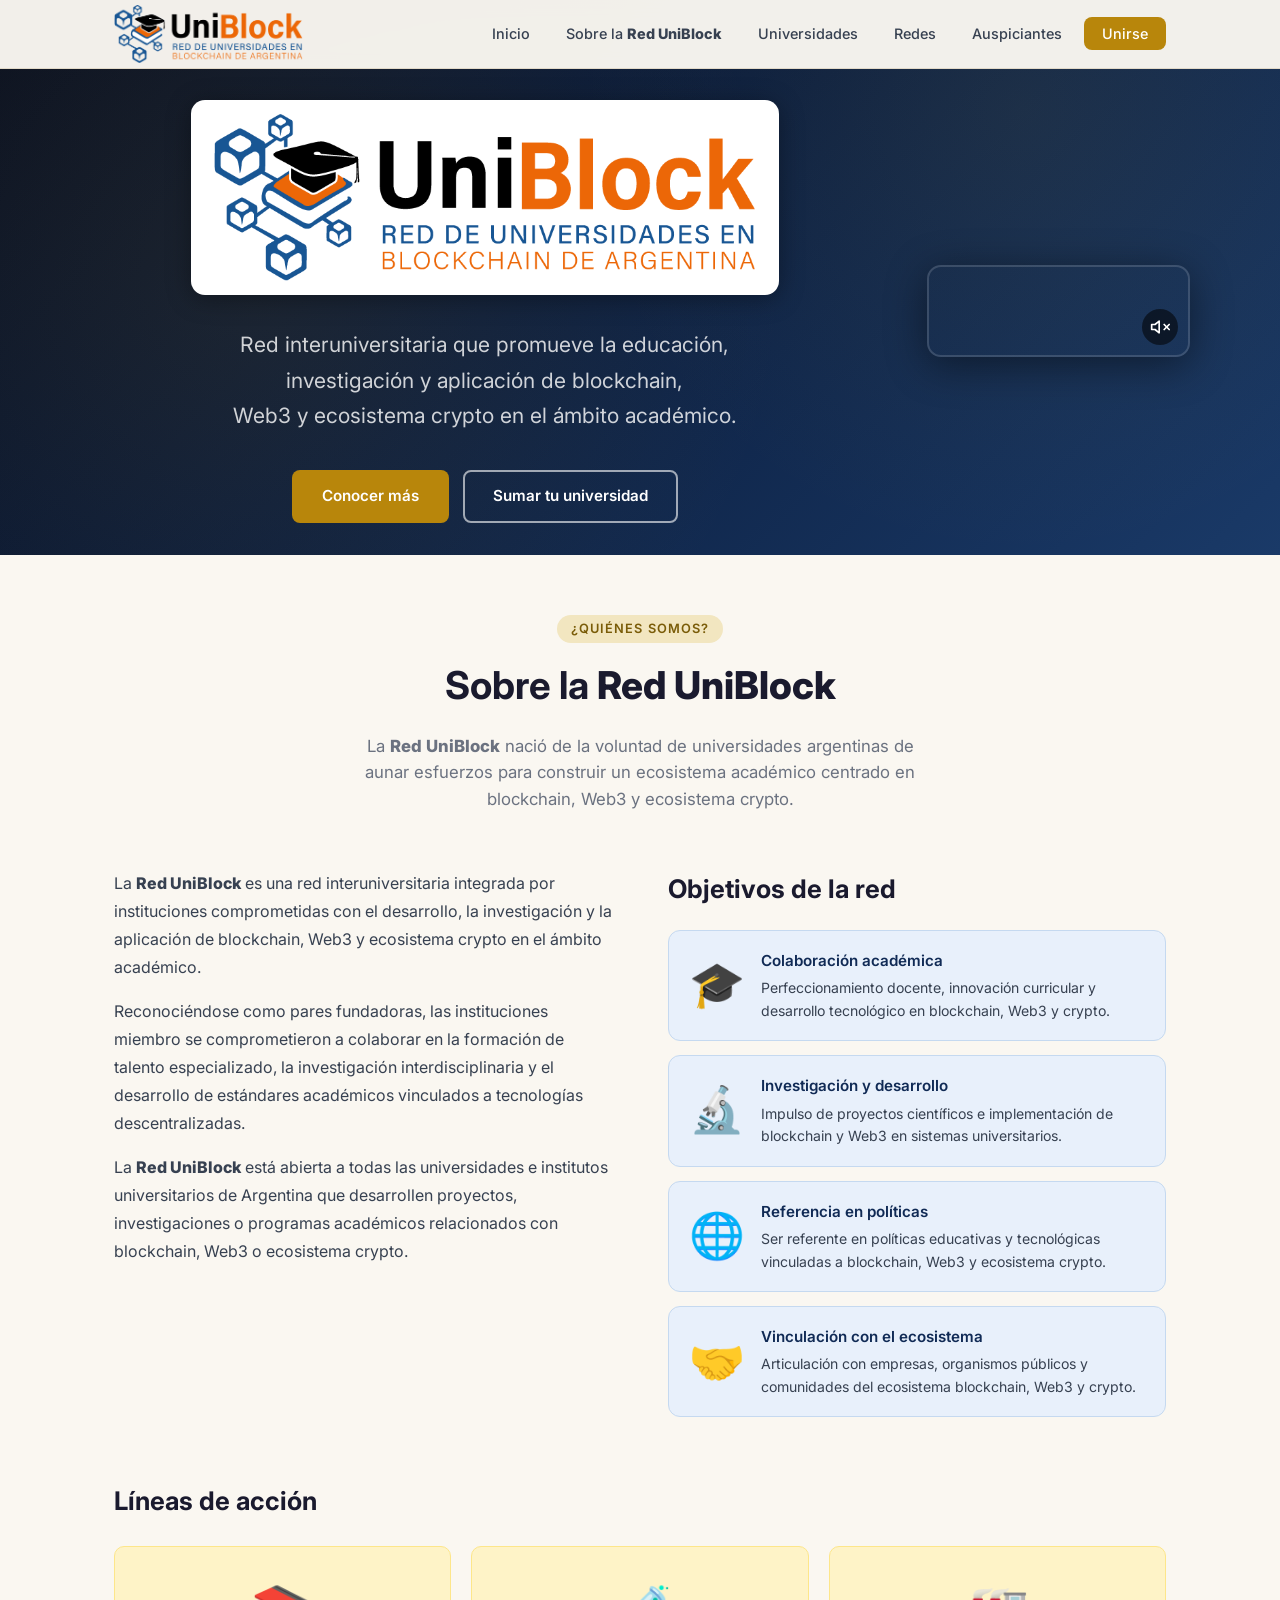
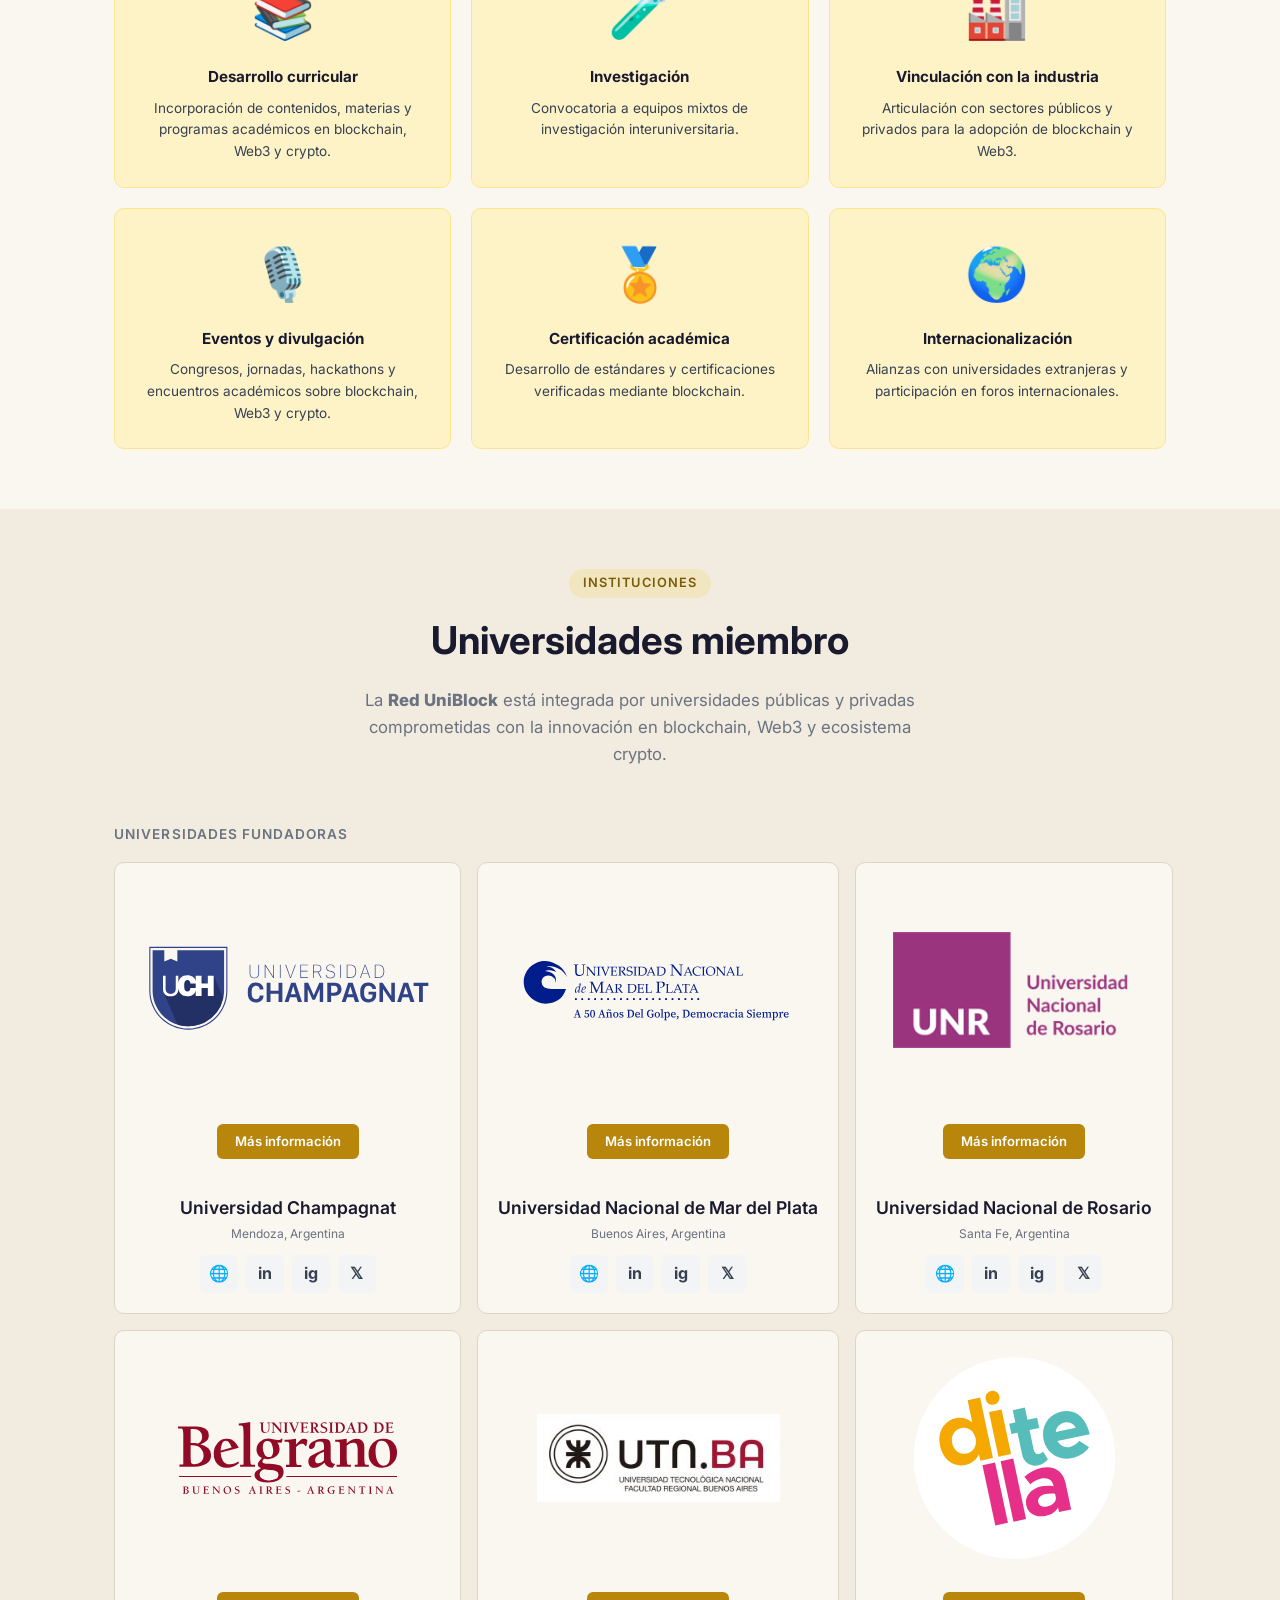
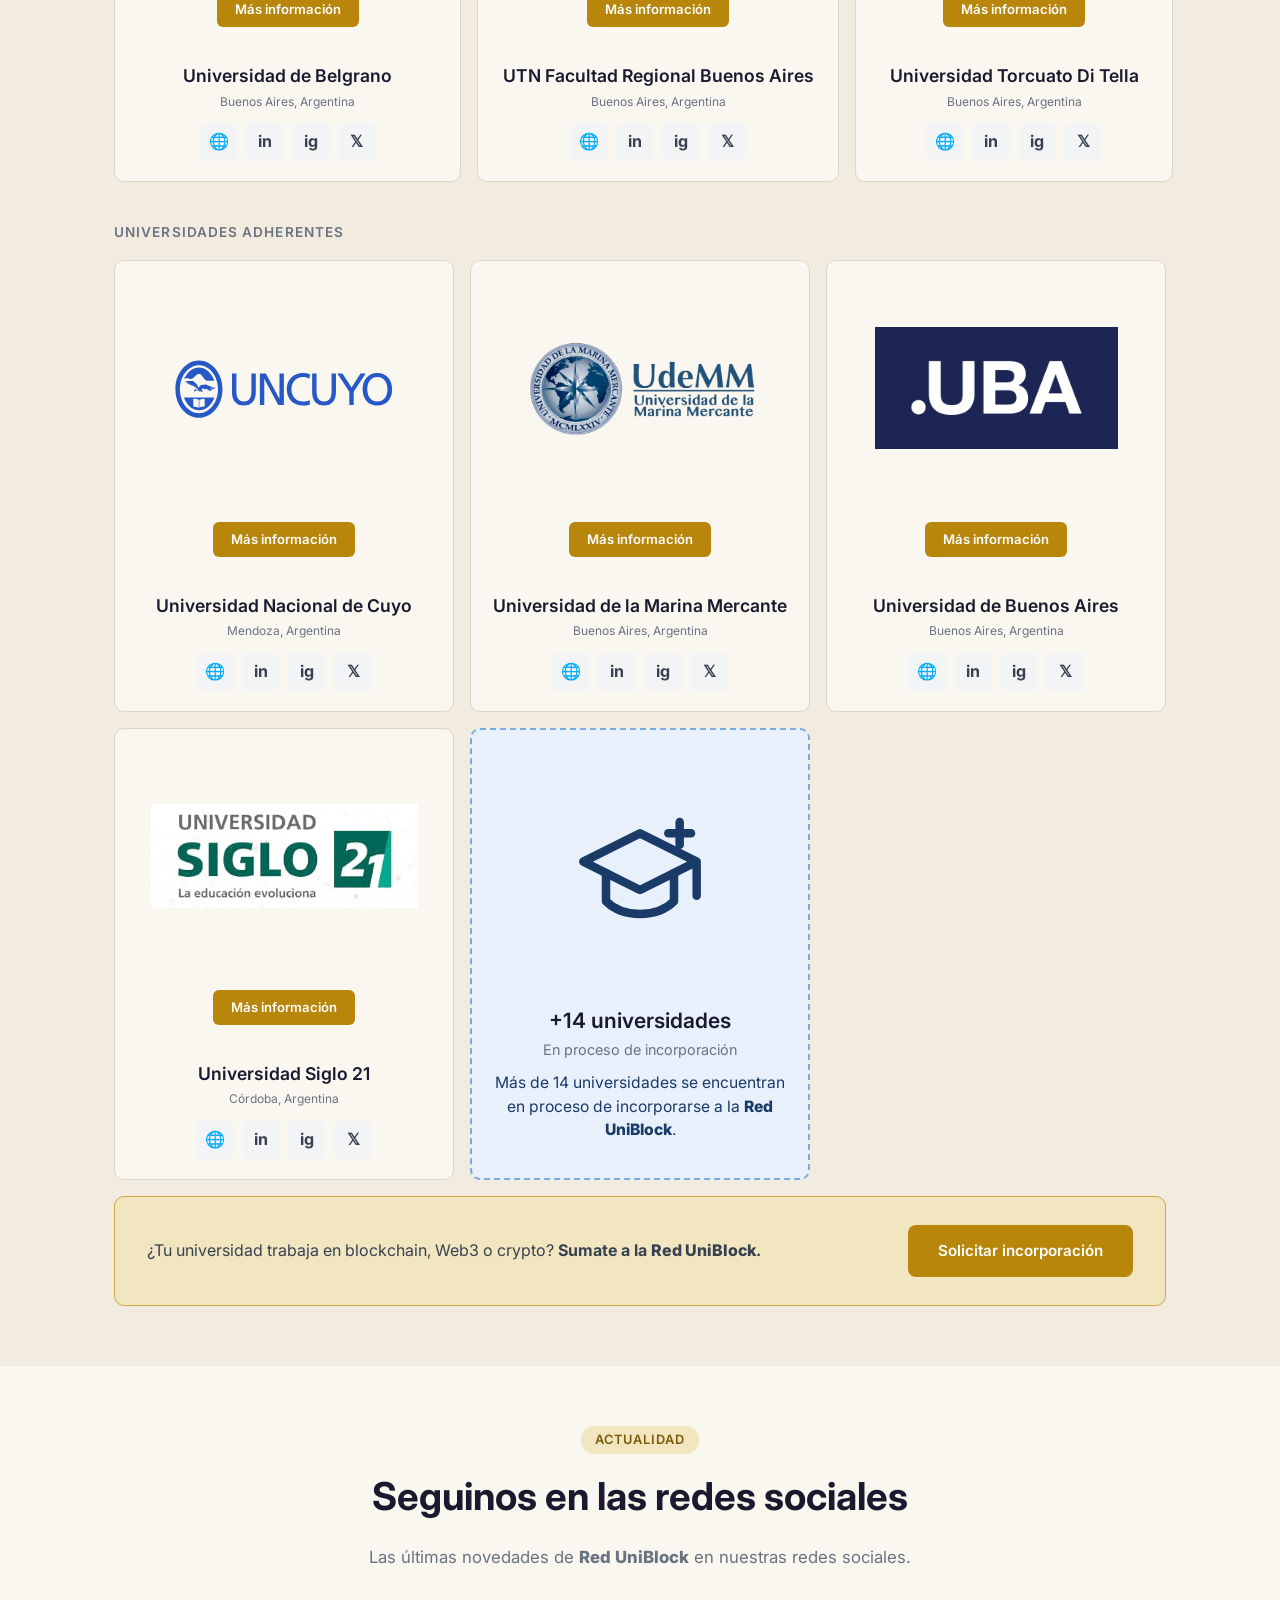
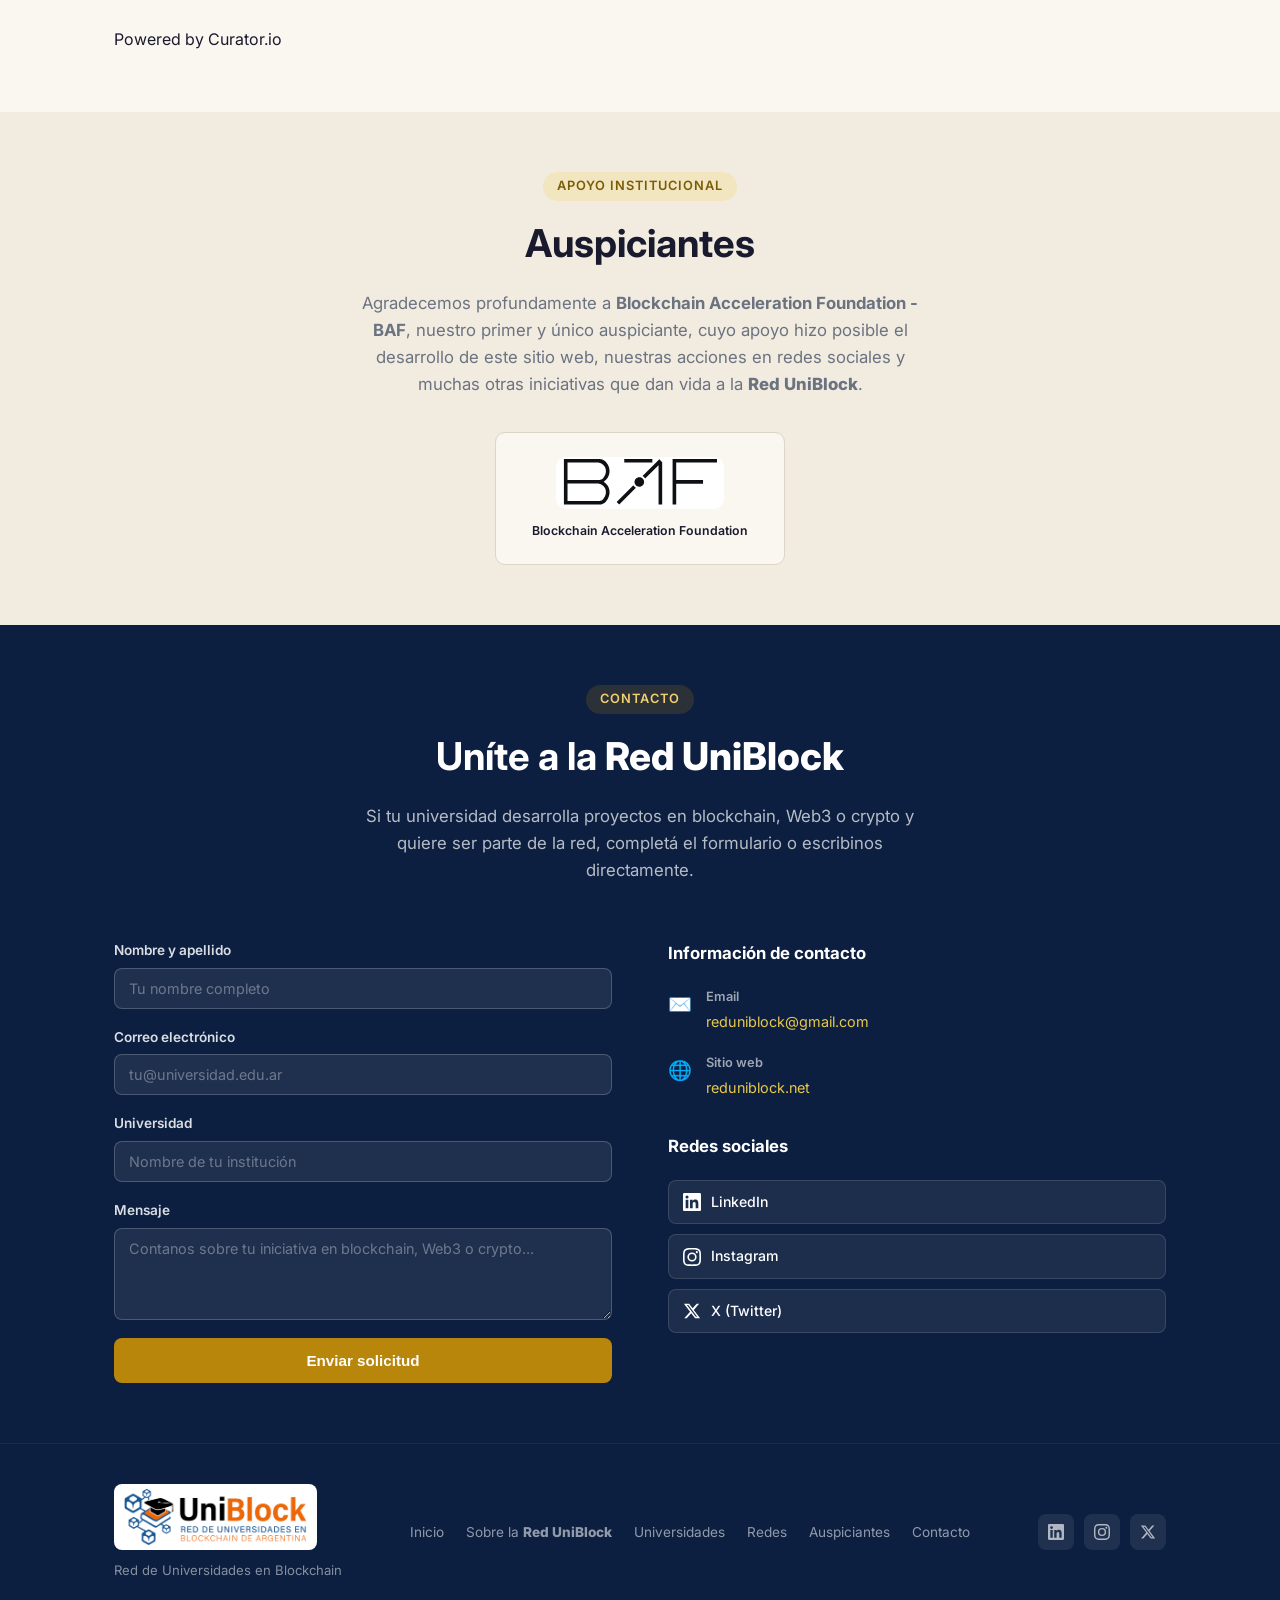
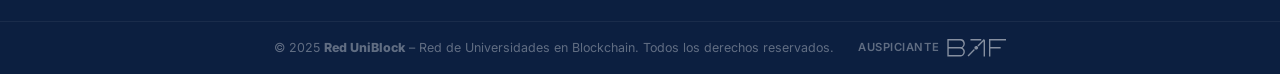
==== index.html @ 78f43b03 "Sitio web Red Uniblock - version actual Co-Authored-By: Claude Sonnet 4.6 <noreply@anthropic.com>" ====
<!DOCTYPE html>
<html lang="es">
<head>
  <meta charset="UTF-8" />
  <meta name="viewport" content="width=device-width, initial-scale=1.0" />
  <title>Red UniBlock – Red de Universidades en Blockchain</title>
  <link rel="preconnect" href="https://fonts.googleapis.com" />
  <link rel="preconnect" href="https://fonts.gstatic.com" crossorigin />
  <link href="https://fonts.googleapis.com/css2?family=Inter:wght@300;400;500;600;700&display=swap" rel="stylesheet" />
  <link rel="stylesheet" href="style.css" />
</head>
<body>

  <!-- NAVBAR -->
  <nav class="navbar" id="navbar">
    <div class="container nav-inner">
      <a href="#inicio" class="nav-logo">
        <img src="logo.png" alt="Uniblock" id="logo-img" />
      </a>
      <button class="nav-toggle" id="nav-toggle" aria-label="Menú">
        <span></span><span></span><span></span>
      </button>
      <ul class="nav-links" id="nav-links">
        <li><a href="#inicio">Inicio</a></li>
        <li><a href="#sobre">Sobre la <span class="brand-uni">Red Uni</span><span class="brand-block">Block</span></a></li>
        <li><a href="#universidades">Universidades</a></li>
        <li><a href="#noticias">Redes</a></li>
        <li><a href="#auspiciantes">Auspiciantes</a></li>
        <li><a href="#contacto" class="btn-nav">Unirse</a></li>
      </ul>
    </div>
  </nav>

  <!-- HERO -->
  <section class="hero" id="inicio">
    <div class="hero-bg"></div>
    <div class="container hero-content">
      <div class="hero-left">
        <img src="logo.png" alt="Uniblock" class="hero-logo" />
        <p class="hero-sub">
          Red interuniversitaria que promueve la educación,<br />
          investigación y aplicación de blockchain,<br />
          Web3 y ecosistema crypto en el ámbito académico.
        </p>
        <div class="hero-actions">
          <a href="#sobre" class="btn btn-primary">Conocer más</a>
          <a href="#contacto" class="btn btn-outline">Sumar tu universidad</a>
        </div>
      </div>
      <div class="hero-right">
        <div class="hero-video-clip">
          <video class="hero-video" id="hero-video" autoplay loop muted playsinline preload="auto">
            <source src="Video_RedUniBlock1.mp4" type="video/mp4" />
          </video>
          <button class="video-mute-btn" id="video-mute-btn" aria-label="Activar sonido">
            <svg id="icon-muted" viewBox="0 0 24 24" fill="none" stroke="currentColor" stroke-width="2" stroke-linecap="round" stroke-linejoin="round" width="20" height="20">
              <polygon points="11 5 6 9 2 9 2 15 6 15 11 19 11 5"/>
              <line x1="23" y1="9" x2="17" y2="15"/><line x1="17" y1="9" x2="23" y2="15"/>
            </svg>
            <svg id="icon-sound" viewBox="0 0 24 24" fill="none" stroke="currentColor" stroke-width="2" stroke-linecap="round" stroke-linejoin="round" width="20" height="20" style="display:none">
              <polygon points="11 5 6 9 2 9 2 15 6 15 11 19 11 5"/>
              <path d="M15.54 8.46a5 5 0 0 1 0 7.07"/><path d="M19.07 4.93a10 10 0 0 1 0 14.14"/>
            </svg>
          </button>
        </div>
      </div>
    </div>
  </section>

  <!-- SOBRE UNIBLOCK -->
  <section class="section section-light" id="sobre">
    <div class="container">
      <div class="section-header">
        <span class="section-tag">¿Quiénes somos?</span>
        <h2>Sobre la <span class="brand-uni">Red Uni</span><span class="brand-block">Block</span></h2>
        <p class="section-desc">
          La <span class="brand-uni">Red Uni</span><span class="brand-block">Block</span> nació de la voluntad de universidades argentinas de aunar esfuerzos para construir
          un ecosistema académico centrado en blockchain, Web3 y ecosistema crypto.
        </p>
      </div>

      <div class="about-grid">
        <div class="about-text">
          <p>
            La <span class="brand-uni">Red Uni</span><span class="brand-block">Block</span> es una red interuniversitaria integrada por instituciones comprometidas
            con el desarrollo, la investigación y la aplicación de blockchain, Web3 y ecosistema crypto
            en el ámbito académico.
          </p>
          <p>
            Reconociéndose como pares fundadoras, las instituciones miembro se comprometieron
            a colaborar en la formación de talento especializado, la investigación
            interdisciplinaria y el desarrollo de estándares académicos vinculados a
            tecnologías descentralizadas.
          </p>
          <p>
            La <span class="brand-uni">Red Uni</span><span class="brand-block">Block</span> está abierta a todas las universidades e institutos universitarios de
            Argentina que desarrollen proyectos, investigaciones o programas
            académicos relacionados con blockchain, Web3 o ecosistema crypto.
          </p>
        </div>

        <div class="objectives">
          <h3>Objetivos de la red</h3>
          <ul class="obj-list">
            <li>
              <span class="obj-icon">🎓</span>
              <div>
                <strong>Colaboración académica</strong>
                <p>Perfeccionamiento docente, innovación curricular y desarrollo tecnológico en blockchain, Web3 y crypto.</p>
              </div>
            </li>
            <li>
              <span class="obj-icon">🔬</span>
              <div>
                <strong>Investigación y desarrollo</strong>
                <p>Impulso de proyectos científicos e implementación de blockchain y Web3 en sistemas universitarios.</p>
              </div>
            </li>
            <li>
              <span class="obj-icon">🌐</span>
              <div>
                <strong>Referencia en políticas</strong>
                <p>Ser referente en políticas educativas y tecnológicas vinculadas a blockchain, Web3 y ecosistema crypto.</p>
              </div>
            </li>
            <li>
              <span class="obj-icon">🤝</span>
              <div>
                <strong>Vinculación con el ecosistema</strong>
                <p>Articulación con empresas, organismos públicos y comunidades del ecosistema blockchain, Web3 y crypto.</p>
              </div>
            </li>
          </ul>
        </div>
      </div>

      <h3 class="actions-title">Líneas de acción</h3>
      <div class="actions-grid">
        <div class="action-card">
          <div class="action-icon">📚</div>
          <h4>Desarrollo curricular</h4>
          <p>Incorporación de contenidos, materias y programas académicos en blockchain, Web3 y crypto.</p>
        </div>
        <div class="action-card">
          <div class="action-icon">🧪</div>
          <h4>Investigación</h4>
          <p>Convocatoria a equipos mixtos de investigación interuniversitaria.</p>
        </div>
        <div class="action-card">
          <div class="action-icon">🏭</div>
          <h4>Vinculación con la industria</h4>
          <p>Articulación con sectores públicos y privados para la adopción de blockchain y Web3.</p>
        </div>
        <div class="action-card">
          <div class="action-icon">🎙️</div>
          <h4>Eventos y divulgación</h4>
          <p>Congresos, jornadas, hackathons y encuentros académicos sobre blockchain, Web3 y crypto.</p>
        </div>
        <div class="action-card">
          <div class="action-icon">🏅</div>
          <h4>Certificación académica</h4>
          <p>Desarrollo de estándares y certificaciones verificadas mediante blockchain.</p>
        </div>
        <div class="action-card">
          <div class="action-icon">🌍</div>
          <h4>Internacionalización</h4>
          <p>Alianzas con universidades extranjeras y participación en foros internacionales.</p>
        </div>
      </div>
    </div>
  </section>

  <!-- UNIVERSIDADES MIEMBRO -->
  <section class="section section-gray" id="universidades">
    <div class="container">
      <div class="section-header">
        <span class="section-tag">Instituciones</span>
        <h2>Universidades miembro</h2>
        <p class="section-desc">
          La <span class="brand-uni">Red Uni</span><span class="brand-block">Block</span> está integrada por universidades públicas y privadas comprometidas
          con la innovación en blockchain, Web3 y ecosistema crypto.
        </p>
      </div>

      <h3 class="uni-group-title">Universidades fundadoras</h3>
      <div class="uni-grid">

        <!-- UCH -->
        <div class="uni-card">
          <a href="https://www.uch.edu.ar" target="_blank" rel="noopener" class="uni-logo-wrap uni-size-uch">
            <img src="logos/uch.svg" alt="UCH" class="uni-logo" onerror="this.style.display='none';this.nextElementSibling.style.display='flex'" />
            <div class="uni-logo-placeholder" style="display:none">UCH</div>
          </a>
          <div class="uni-info">
            <a href="universidades/champagnat.html" target="_blank" rel="noopener" class="uni-more-btn">Más información</a>
            <h4>Universidad Champagnat</h4>
            <span class="uni-location">Mendoza, Argentina</span>
            <div class="uni-social">
              <a href="https://www.uch.edu.ar" target="_blank" rel="noopener" title="Sitio web">🌐</a>
              <a href="https://ar.linkedin.com/school/universidad-champagnat/" target="_blank" rel="noopener" title="LinkedIn">in</a>
              <a href="https://www.instagram.com/uchampagnat/" target="_blank" rel="noopener" title="Instagram">ig</a>
              <a href="https://x.com/uchampagnat" target="_blank" rel="noopener" title="X">𝕏</a>
            </div>
          </div>
        </div>

        <!-- UNMDP -->
        <div class="uni-card">
          <a href="https://www.mdp.edu.ar" target="_blank" rel="noopener" class="uni-logo-wrap uni-size-unmdp">
            <img src="logos/unmdp.svg" alt="UNMDP" class="uni-logo" onerror="this.style.display='none';this.nextElementSibling.style.display='flex'" />
            <div class="uni-logo-placeholder" style="display:none">UNMDP</div>
          </a>
          <div class="uni-info">
            <a href="https://www.mdp.edu.ar" target="_blank" rel="noopener" class="uni-more-btn">Más información</a>
            <h4>Universidad Nacional de Mar del Plata</h4>
            <span class="uni-location">Buenos Aires, Argentina</span>
            <div class="uni-social">
              <a href="https://www.mdp.edu.ar" target="_blank" rel="noopener" title="Sitio web">🌐</a>
              <a href="https://www.linkedin.com/school/universidad-nacional-de-mar-del-plata/" target="_blank" rel="noopener" title="LinkedIn">in</a>
              <a href="https://www.instagram.com/unmdp_oficial/" target="_blank" rel="noopener" title="Instagram">ig</a>
              <a href="https://x.com/unmdp" target="_blank" rel="noopener" title="X">𝕏</a>
            </div>
          </div>
        </div>

        <!-- UNR -->
        <div class="uni-card">
          <a href="https://www.unr.edu.ar" target="_blank" rel="noopener" class="uni-logo-wrap">
            <img src="logos/unr.png" alt="UNR" class="uni-logo" onerror="this.style.display='none';this.nextElementSibling.style.display='flex'" />
            <div class="uni-logo-placeholder" style="display:none">UNR</div>
          </a>
          <div class="uni-info">
            <a href="https://www.unr.edu.ar" target="_blank" rel="noopener" class="uni-more-btn">Más información</a>
            <h4>Universidad Nacional de Rosario</h4>
            <span class="uni-location">Santa Fe, Argentina</span>
            <div class="uni-social">
              <a href="https://www.unr.edu.ar" target="_blank" rel="noopener" title="Sitio web">🌐</a>
              <a href="https://www.linkedin.com/school/universidad-nacional-de-rosario/" target="_blank" rel="noopener" title="LinkedIn">in</a>
              <a href="https://www.instagram.com/unroficial/" target="_blank" rel="noopener" title="Instagram">ig</a>
              <a href="https://x.com/UNRoficial" target="_blank" rel="noopener" title="X">𝕏</a>
            </div>
          </div>
        </div>

        <!-- UB -->
        <div class="uni-card">
          <a href="https://www.ub.edu.ar" target="_blank" rel="noopener" class="uni-logo-wrap uni-size-ub">
            <img src="logos/ub.svg" alt="UB" class="uni-logo" onerror="this.style.display='none';this.nextElementSibling.style.display='flex'" />
            <div class="uni-logo-placeholder" style="display:none">UB</div>
          </a>
          <div class="uni-info">
            <a href="https://www.ub.edu.ar" target="_blank" rel="noopener" class="uni-more-btn">Más información</a>
            <h4>Universidad de Belgrano</h4>
            <span class="uni-location">Buenos Aires, Argentina</span>
            <div class="uni-social">
              <a href="https://www.ub.edu.ar" target="_blank" rel="noopener" title="Sitio web">🌐</a>
              <a href="https://www.linkedin.com/school/universidad-de-belgrano/" target="_blank" rel="noopener" title="LinkedIn">in</a>
              <a href="https://www.instagram.com/universidadbelgrano/" target="_blank" rel="noopener" title="Instagram">ig</a>
              <a href="https://x.com/ubeduar" target="_blank" rel="noopener" title="X">𝕏</a>
            </div>
          </div>
        </div>

        <!-- UTN.BA -->
        <div class="uni-card">
          <a href="https://www.frba.utn.edu.ar" target="_blank" rel="noopener" class="uni-logo-wrap">
            <img src="logos/utn.jpg" alt="UTN.BA" class="uni-logo" onerror="this.style.display='none';this.nextElementSibling.style.display='flex'" />
            <div class="uni-logo-placeholder" style="display:none">UTN.BA</div>
          </a>
          <div class="uni-info">
            <a href="https://www.frba.utn.edu.ar" target="_blank" rel="noopener" class="uni-more-btn">Más información</a>
            <h4>UTN Facultad Regional Buenos Aires</h4>
            <span class="uni-location">Buenos Aires, Argentina</span>
            <div class="uni-social">
              <a href="https://www.frba.utn.edu.ar" target="_blank" rel="noopener" title="Sitio web">🌐</a>
              <a href="https://ar.linkedin.com/company/utn--regional-ba" target="_blank" rel="noopener" title="LinkedIn">in</a>
              <a href="https://www.instagram.com/utnba.ok/" target="_blank" rel="noopener" title="Instagram">ig</a>
              <a href="https://x.com/frbautn" target="_blank" rel="noopener" title="X">𝕏</a>
            </div>
          </div>
        </div>

        <!-- UTDT -->
        <div class="uni-card">
          <a href="https://www.utdt.edu" target="_blank" rel="noopener" class="uni-logo-wrap uni-size-utdt">
            <img src="logos/utdt.svg" alt="UTDT" class="uni-logo" onerror="this.style.display='none';this.nextElementSibling.style.display='flex'" />
            <div class="uni-logo-placeholder" style="display:none">UTDT</div>
          </a>
          <div class="uni-info">
            <a href="https://www.utdt.edu" target="_blank" rel="noopener" class="uni-more-btn">Más información</a>
            <h4>Universidad Torcuato Di Tella</h4>
            <span class="uni-location">Buenos Aires, Argentina</span>
            <div class="uni-social">
              <a href="https://www.utdt.edu" target="_blank" rel="noopener" title="Sitio web">🌐</a>
              <a href="https://www.linkedin.com/school/universidad-torcuato-di-tella/" target="_blank" rel="noopener" title="LinkedIn">in</a>
              <a href="https://www.instagram.com/univditella/" target="_blank" rel="noopener" title="Instagram">ig</a>
              <a href="https://x.com/utditella" target="_blank" rel="noopener" title="X">𝕏</a>
            </div>
          </div>
        </div>

      </div>

      <h3 class="uni-group-title">Universidades adherentes</h3>
      <div class="uni-grid uni-grid-small">

        <!-- UNCuyo -->
        <div class="uni-card">
          <a href="https://www.uncuyo.edu.ar" target="_blank" rel="noopener" class="uni-logo-wrap">
            <img src="logos/uncuyo.svg" alt="UNCuyo" class="uni-logo" onerror="this.style.display='none';this.nextElementSibling.style.display='flex'" />
            <div class="uni-logo-placeholder" style="display:none">UNCuyo</div>
          </a>
          <div class="uni-info">
            <a href="https://www.uncuyo.edu.ar" target="_blank" rel="noopener" class="uni-more-btn">Más información</a>
            <h4>Universidad Nacional de Cuyo</h4>
            <span class="uni-location">Mendoza, Argentina</span>
            <div class="uni-social">
              <a href="https://www.uncuyo.edu.ar" target="_blank" rel="noopener" title="Sitio web">🌐</a>
              <a href="https://ar.linkedin.com/school/uncuyo/" target="_blank" rel="noopener" title="LinkedIn">in</a>
              <a href="https://www.instagram.com/uncuyo/" target="_blank" rel="noopener" title="Instagram">ig</a>
              <a href="https://x.com/UNCUYO" target="_blank" rel="noopener" title="X">𝕏</a>
            </div>
          </div>
        </div>

        <!-- UdeMM -->
        <div class="uni-card">
          <a href="https://www.udemm.edu.ar" target="_blank" rel="noopener" class="uni-logo-wrap">
            <img src="logos/udemm.png" alt="UdeMM" class="uni-logo" onerror="this.style.display='none';this.nextElementSibling.style.display='flex'" />
            <div class="uni-logo-placeholder" style="display:none">UdeMM</div>
          </a>
          <div class="uni-info">
            <a href="https://www.udemm.edu.ar" target="_blank" rel="noopener" class="uni-more-btn">Más información</a>
            <h4>Universidad de la Marina Mercante</h4>
            <span class="uni-location">Buenos Aires, Argentina</span>
            <div class="uni-social">
              <a href="https://www.udemm.edu.ar" target="_blank" rel="noopener" title="Sitio web">🌐</a>
              <a href="https://ar.linkedin.com/school/universidad-de-la-marina-mercante/" target="_blank" rel="noopener" title="LinkedIn">in</a>
              <a href="https://www.instagram.com/udemmuniversidad/" target="_blank" rel="noopener" title="Instagram">ig</a>
              <a href="https://x.com/UdeMMoficial" target="_blank" rel="noopener" title="X">𝕏</a>
            </div>
          </div>
        </div>

        <!-- UBA -->
        <div class="uni-card">
          <a href="https://www.uba.ar" target="_blank" rel="noopener" class="uni-logo-wrap">
            <img src="logos/uba.png" alt="UBA" class="uni-logo" onerror="this.style.display='none';this.nextElementSibling.style.display='flex'" />
            <div class="uni-logo-placeholder" style="display:none">UBA</div>
          </a>
          <div class="uni-info">
            <a href="https://www.uba.ar" target="_blank" rel="noopener" class="uni-more-btn">Más información</a>
            <h4>Universidad de Buenos Aires</h4>
            <span class="uni-location">Buenos Aires, Argentina</span>
            <div class="uni-social">
              <a href="https://www.uba.ar" target="_blank" rel="noopener" title="Sitio web">🌐</a>
              <a href="https://www.linkedin.com/school/universidad-de-buenos-aires/" target="_blank" rel="noopener" title="LinkedIn">in</a>
              <a href="https://www.instagram.com/uba_ar/" target="_blank" rel="noopener" title="Instagram">ig</a>
              <a href="https://x.com/UBARectorado" target="_blank" rel="noopener" title="X">𝕏</a>
            </div>
          </div>
        </div>

        <!-- Siglo 21 -->
        <div class="uni-card">
          <a href="https://www.21.edu.ar" target="_blank" rel="noopener" class="uni-logo-wrap uni-size-siglo21">
            <img src="logos/siglo21.jpg" alt="Siglo 21" class="uni-logo" onerror="this.style.display='none';this.nextElementSibling.style.display='flex'" />
            <div class="uni-logo-placeholder" style="display:none">Siglo 21</div>
          </a>
          <div class="uni-info">
            <a href="https://www.21.edu.ar" target="_blank" rel="noopener" class="uni-more-btn">Más información</a>
            <h4>Universidad Siglo 21</h4>
            <span class="uni-location">Córdoba, Argentina</span>
            <div class="uni-social">
              <a href="https://www.21.edu.ar" target="_blank" rel="noopener" title="Sitio web">🌐</a>
              <a href="https://www.linkedin.com/school/lasiglo21/" target="_blank" rel="noopener" title="LinkedIn">in</a>
              <a href="https://www.instagram.com/lasiglo21/" target="_blank" rel="noopener" title="Instagram">ig</a>
              <a href="https://x.com/LaSiglo21" target="_blank" rel="noopener" title="X">𝕏</a>
            </div>
          </div>
        </div>

        <!-- En proceso -->
        <div class="uni-card uni-card-pending">
          <div class="uni-logo-wrap">
            <div class="pending-icon">
              <svg xmlns="http://www.w3.org/2000/svg" viewBox="0 0 24 24" fill="none" stroke="#1a3a68" stroke-width="1.5" stroke-linecap="round" stroke-linejoin="round" width="136" height="136">
                <path d="M22 10v6M2 10l10-5 10 5-10 5z"/>
                <path d="M6 12v5c3 3 9 3 12 0v-5"/>
                <line x1="19" y1="3" x2="19" y2="7"/>
                <line x1="17" y1="5" x2="21" y2="5"/>
              </svg>
            </div>
          </div>
          <div class="uni-info">
            <h4>+14 universidades</h4>
            <span class="uni-location">En proceso de incorporación</span>
            <p class="pending-text">Más de 14 universidades se encuentran en proceso de incorporarse a la <span class="brand-uni">Red Uni</span><span class="brand-block">Block</span>.</p>
          </div>
        </div>

      </div>

      <div class="join-banner">
        <p>¿Tu universidad trabaja en blockchain, Web3 o crypto? <strong>Sumate a la <span class="brand-uni">Red Uni</span><span class="brand-block">Block</span>.</strong></p>
        <a href="#contacto" class="btn btn-primary">Solicitar incorporación</a>
      </div>
    </div>
  </section>

  <!-- REDES SOCIALES / NOTICIAS -->
  <section class="section section-light" id="noticias">
    <div class="container">
      <div class="section-header">
        <span class="section-tag">Actualidad</span>
        <h2>Seguinos en las redes sociales</h2>
        <p class="section-desc">Las últimas novedades de <span class="brand-uni">Red Uni</span><span class="brand-block">Block</span> en nuestras redes sociales.</p>
      </div>

      <div id="curator-feed-default-feed-layout"><a href="https://curator.io" target="_blank" class="crt-logo crt-tag">Powered by Curator.io</a></div>
      <script type="text/javascript">
        (function(){
          var i,e,d=document,s="script";i=d.createElement("script");i.async=1;i.charset="UTF-8";
          i.src="https://cdn.curator.io/published/241f8bbe-fd75-4a18-b93a-fa1b73fcbda5.js";
          e=d.getElementsByTagName(s)[0];e.parentNode.insertBefore(i, e);
        })();
      </script>
    </div>
  </section>

  <!-- AUSPICIANTES -->
  <section class="section section-gray sponsors-section" id="auspiciantes">
    <div class="container">
      <div class="section-header">
        <span class="section-tag">Apoyo institucional</span>
        <h2>Auspiciantes</h2>
        <p class="section-desc">Agradecemos profundamente a <strong>Blockchain Acceleration Foundation - BAF</strong>, nuestro primer y único auspiciante, cuyo apoyo hizo posible el desarrollo de este sitio web, nuestras acciones en redes sociales y muchas otras iniciativas que dan vida a la <span class="brand-uni">Red Uni</span><span class="brand-block">Block</span>.</p>
      </div>
      <div class="sponsors-grid">
        <a href="https://www.blockchainacceleration.org/" target="_blank" rel="noopener" class="sponsor-card">
          <div class="sponsor-logo-wrap">
            <img src="logos/baf.svg" alt="BAF" class="sponsor-logo" onerror="this.style.display='none';this.nextElementSibling.style.display='flex'" />
            <div class="sponsor-placeholder" style="display:none">BAF</div>
          </div>
          <span class="sponsor-name">Blockchain Acceleration Foundation</span>
        </a>
      </div>
    </div>
  </section>

  <!-- CONTACTO -->
  <section class="section section-dark" id="contacto">
    <div class="container">
      <div class="section-header section-header-light">
        <span class="section-tag tag-light">Contacto</span>
        <h2>Uníte a la <span class="brand-uni">Red Uni</span><span class="brand-block">Block</span></h2>
        <p class="section-desc">
          Si tu universidad desarrolla proyectos en blockchain, Web3 o crypto y quiere ser parte de la red,
          completá el formulario o escribinos directamente.
        </p>
      </div>

      <div class="contact-grid">
        <form class="contact-form" id="contact-form">
          <div class="form-group">
            <label for="nombre">Nombre y apellido</label>
            <input type="text" id="nombre" name="nombre" placeholder="Tu nombre completo" required />
          </div>
          <div class="form-group">
            <label for="email">Correo electrónico</label>
            <input type="email" id="email" name="email" placeholder="tu@universidad.edu.ar" required />
          </div>
          <div class="form-group">
            <label for="universidad">Universidad</label>
            <input type="text" id="universidad" name="universidad" placeholder="Nombre de tu institución" required />
          </div>
          <div class="form-group">
            <label for="mensaje">Mensaje</label>
            <textarea id="mensaje" name="mensaje" rows="4" placeholder="Contanos sobre tu iniciativa en blockchain, Web3 o crypto..."></textarea>
          </div>
          <button type="submit" class="btn btn-primary btn-full">Enviar solicitud</button>
        </form>

        <div class="contact-info">
          <h3>Información de contacto</h3>
          <div class="contact-item">
            <span class="contact-icon">✉️</span>
            <div>
              <strong>Email</strong>
              <a href="mailto:reduniblock@gmail.com">reduniblock@gmail.com</a>
            </div>
          </div>
          <div class="contact-item">
            <span class="contact-icon">🌐</span>
            <div>
              <strong>Sitio web</strong>
              <a href="https://reduniblock.net">reduniblock.net</a>
            </div>
          </div>

          <h3 class="mt-32">Redes sociales</h3>
          <div class="social-links">
            <a href="https://www.linkedin.com/company/reduniblock" target="_blank" rel="noopener" class="social-btn">
              <svg viewBox="0 0 24 24" fill="currentColor"><path d="M20.447 20.452h-3.554v-5.569c0-1.328-.027-3.037-1.852-3.037-1.853 0-2.136 1.445-2.136 2.939v5.667H9.351V9h3.414v1.561h.046c.477-.9 1.637-1.85 3.37-1.85 3.601 0 4.267 2.37 4.267 5.455v6.286zM5.337 7.433a2.062 2.062 0 01-2.063-2.065 2.064 2.064 0 112.063 2.065zm1.782 13.019H3.555V9h3.564v11.452zM22.225 0H1.771C.792 0 0 .774 0 1.729v20.542C0 23.227.792 24 1.771 24h20.451C23.2 24 24 23.227 24 22.271V1.729C24 .774 23.2 0 22.222 0h.003z"/></svg>
              LinkedIn
            </a>
            <a href="https://www.instagram.com/reduniblock/" target="_blank" rel="noopener" class="social-btn">
              <svg viewBox="0 0 24 24" fill="currentColor"><path d="M12 2.163c3.204 0 3.584.012 4.85.07 3.252.148 4.771 1.691 4.919 4.919.058 1.265.069 1.645.069 4.849 0 3.205-.012 3.584-.069 4.849-.149 3.225-1.664 4.771-4.919 4.919-1.266.058-1.644.07-4.85.07-3.204 0-3.584-.012-4.849-.07-3.26-.149-4.771-1.699-4.919-4.92-.058-1.265-.07-1.644-.07-4.849 0-3.204.013-3.583.07-4.849.149-3.227 1.664-4.771 4.919-4.919 1.266-.057 1.645-.069 4.849-.069zM12 0C8.741 0 8.333.014 7.053.072 2.695.272.273 2.69.073 7.052.014 8.333 0 8.741 0 12c0 3.259.014 3.668.072 4.948.2 4.358 2.618 6.78 6.98 6.98C8.333 23.986 8.741 24 12 24c3.259 0 3.668-.014 4.948-.072 4.354-.2 6.782-2.618 6.979-6.98.059-1.28.073-1.689.073-4.948 0-3.259-.014-3.667-.072-4.947-.196-4.354-2.617-6.78-6.979-6.98C15.668.014 15.259 0 12 0zm0 5.838a6.162 6.162 0 100 12.324 6.162 6.162 0 000-12.324zM12 16a4 4 0 110-8 4 4 0 010 8zm6.406-11.845a1.44 1.44 0 100 2.881 1.44 1.44 0 000-2.881z"/></svg>
              Instagram
            </a>
            <a href="https://x.com/reduniblock" target="_blank" rel="noopener" class="social-btn">
              <svg viewBox="0 0 24 24" fill="currentColor"><path d="M18.244 2.25h3.308l-7.227 8.26 8.502 11.24H16.17l-5.214-6.817L4.99 21.75H1.68l7.73-8.835L1.254 2.25H8.08l4.713 6.231zm-1.161 17.52h1.833L7.084 4.126H5.117z"/></svg>
              X (Twitter)
            </a>
          </div>
        </div>
      </div>
    </div>
  </section>

  <!-- FOOTER -->
  <footer class="footer">
    <div class="container footer-inner">
      <div class="footer-brand">
        <img src="logo.png" alt="Uniblock" class="footer-logo" />
        <p>Red de Universidades en Blockchain</p>
      </div>
      <div class="footer-links">
        <a href="#inicio">Inicio</a>
        <a href="#sobre">Sobre la <span class="brand-uni">Red Uni</span><span class="brand-block">Block</span></a>
        <a href="#universidades">Universidades</a>
        <a href="#noticias">Redes</a>
        <a href="#auspiciantes">Auspiciantes</a>
        <a href="#contacto">Contacto</a>
      </div>
      <div class="footer-social">
        <a href="https://www.linkedin.com/company/reduniblock" target="_blank" rel="noopener" aria-label="LinkedIn">
          <svg viewBox="0 0 24 24" fill="currentColor"><path d="M20.447 20.452h-3.554v-5.569c0-1.328-.027-3.037-1.852-3.037-1.853 0-2.136 1.445-2.136 2.939v5.667H9.351V9h3.414v1.561h.046c.477-.9 1.637-1.85 3.37-1.85 3.601 0 4.267 2.37 4.267 5.455v6.286zM5.337 7.433a2.062 2.062 0 01-2.063-2.065 2.064 2.064 0 112.063 2.065zm1.782 13.019H3.555V9h3.564v11.452zM22.225 0H1.771C.792 0 0 .774 0 1.729v20.542C0 23.227.792 24 1.771 24h20.451C23.2 24 24 23.227 24 22.271V1.729C24 .774 23.2 0 22.222 0h.003z"/></svg>
        </a>
        <a href="https://www.instagram.com/reduniblock/" target="_blank" rel="noopener" aria-label="Instagram">
          <svg viewBox="0 0 24 24" fill="currentColor"><path d="M12 2.163c3.204 0 3.584.012 4.85.07 3.252.148 4.771 1.691 4.919 4.919.058 1.265.069 1.645.069 4.849 0 3.205-.012 3.584-.069 4.849-.149 3.225-1.664 4.771-4.919 4.919-1.266.058-1.644.07-4.85.07-3.204 0-3.584-.012-4.849-.07-3.26-.149-4.771-1.699-4.919-4.92-.058-1.265-.07-1.644-.07-4.849 0-3.204.013-3.583.07-4.849.149-3.227 1.664-4.771 4.919-4.919 1.266-.057 1.645-.069 4.849-.069zM12 0C8.741 0 8.333.014 7.053.072 2.695.272.273 2.69.073 7.052.014 8.333 0 8.741 0 12c0 3.259.014 3.668.072 4.948.2 4.358 2.618 6.78 6.98 6.98C8.333 23.986 8.741 24 12 24c3.259 0 3.668-.014 4.948-.072 4.354-.2 6.782-2.618 6.979-6.98.059-1.28.073-1.689.073-4.948 0-3.259-.014-3.667-.072-4.947-.196-4.354-2.617-6.78-6.979-6.98C15.668.014 15.259 0 12 0zm0 5.838a6.162 6.162 0 100 12.324 6.162 6.162 0 000-12.324zM12 16a4 4 0 110-8 4 4 0 010 8zm6.406-11.845a1.44 1.44 0 100 2.881 1.44 1.44 0 000-2.881z"/></svg>
        </a>
        <a href="https://x.com/reduniblock" target="_blank" rel="noopener" aria-label="X">
          <svg viewBox="0 0 24 24" fill="currentColor"><path d="M18.244 2.25h3.308l-7.227 8.26 8.502 11.24H16.17l-5.214-6.817L4.99 21.75H1.68l7.73-8.835L1.254 2.25H8.08l4.713 6.231zm-1.161 17.52h1.833L7.084 4.126H5.117z"/></svg>
        </a>
      </div>
    </div>
    <div class="footer-bottom">
      <p>&copy; 2025 <span class="brand-uni">Red Uni</span><span class="brand-block">Block</span> – Red de Universidades en Blockchain. Todos los derechos reservados.</p>
      <a href="https://www.blockchainacceleration.org/" target="_blank" rel="noopener" class="footer-sponsor">
        <span>Auspiciante</span>
        <img src="logos/baf.svg" alt="Blockchain Acceleration Foundation" class="footer-sponsor-logo" />
      </a>
    </div>
  </footer>

  <script src="script.js"></script>
</body>
</html>
---- style.css ----
/* === RESET & BASE === */
*, *::before, *::after { box-sizing: border-box; margin: 0; padding: 0; }

:root {
  /* Deep Academic Navy */
  --blue-900: #0c1f40;
  --blue-800: #102a55;
  --blue-700: #1a3a68;
  --blue-600: #1e4d8c;
  --blue-500: #2462b0;
  --blue-100: #c5d9f0;
  --blue-50:  #e8f0fb;
  /* Academic Gold */
  --orange:      #b8860b;
  --orange-dark: #956c09;
  /* Parchment backgrounds */
  --parchment:    #f2ece0;
  --parchment-50: #faf7f1;
  /* Grays */
  --gray-900: #1a1a2e;
  --gray-700: #374151;
  --gray-500: #6b7280;
  --gray-300: #d1d5db;
  --gray-200: #e5e7eb;
  --gray-100: #f3f4f6;
  --gray-50:  #f9fafb;
  --white:    #ffffff;
  --accent:   #1e4d8c;
  --font: 'Inter', sans-serif;
  --radius: 10px;
  --shadow: 0 1px 3px rgba(0,0,0,.08), 0 4px 16px rgba(0,0,0,.06);
  --shadow-md: 0 4px 6px rgba(0,0,0,.07), 0 10px 30px rgba(0,0,0,.1);
}

html { scroll-behavior: smooth; }
body { font-family: var(--font); color: var(--gray-900); background: var(--white); line-height: 1.6; }

a { color: inherit; text-decoration: none; }
img { max-width: 100%; display: block; }
ul { list-style: none; }

/* === CONTAINER === */
.container { max-width: 1100px; margin: 0 auto; padding: 0 24px; }

/* === BRAND NAME === */
.brand-uni,
.brand-block {
  font-weight: 800;
  display: inline;
}
.brand-block {
  animation: block-anim 3s ease-in-out infinite;
}
@keyframes block-anim {
  0%   { color: #f97316; text-shadow: 0 0 10px rgba(249,115,22,.5); }
  25%  { color: #fb923c; text-shadow: 0 0 14px rgba(251,146,60,.6); }
  50%  { color: #ea580c; text-shadow: 0 0 16px rgba(234,88,12,.7); }
  75%  { color: #fdba74; text-shadow: 0 0 12px rgba(253,186,116,.6); }
  100% { color: #f97316; text-shadow: 0 0 10px rgba(249,115,22,.5); }
}

/* === BUTTONS === */
.btn {
  display: inline-block;
  padding: 12px 28px;
  border-radius: 8px;
  font-size: .95rem;
  font-weight: 600;
  transition: all .2s;
  cursor: pointer;
  border: 2px solid transparent;
}
.btn-primary { background: var(--orange); color: var(--white); }
.btn-primary:hover { background: var(--orange-dark); }
.btn-outline { background: transparent; color: var(--white); border-color: rgba(255,255,255,.6); }
.btn-outline:hover { background: rgba(255,255,255,.12); border-color: var(--white); }
.btn-full { width: 100%; text-align: center; }

/* === NAVBAR === */
.navbar {
  position: fixed; top: 0; left: 0; right: 0; z-index: 100;
  background: rgba(250,247,241,.97);
  backdrop-filter: blur(8px);
  border-bottom: 1px solid #e2d9c8;
  transition: box-shadow .3s;
}
.navbar.scrolled { box-shadow: 0 2px 20px rgba(0,0,0,.08); }
.nav-inner {
  display: flex; align-items: center; justify-content: space-between;
  height: 68px;
}
.nav-logo {
  display: flex; align-items: center; gap: 10px;
  font-weight: 700; font-size: 1.15rem; color: var(--blue-700);
}
.nav-logo img { height: 58px; width: auto; }
.logo-fallback { display: none; }
.nav-links {
  display: flex; align-items: center; gap: 8px;
}
.nav-links li a {
  padding: 8px 14px; border-radius: 6px; font-size: .9rem;
  color: var(--gray-700); font-weight: 500;
  transition: background .2s, color .2s;
}
.nav-links li a:hover { background: var(--gray-100); color: var(--gray-900); }
.btn-nav {
  background: var(--orange) !important; color: var(--white) !important;
  padding: 8px 18px !important; border-radius: 8px !important;
}
.btn-nav:hover { background: var(--orange-dark) !important; }
.nav-toggle {
  display: none; flex-direction: column; gap: 5px;
  background: none; border: none; cursor: pointer; padding: 4px;
}
.nav-toggle span {
  display: block; width: 22px; height: 2px;
  background: var(--gray-700); border-radius: 2px; transition: .3s;
}

/* === HERO === */
.hero {
  position: relative;
  display: flex; align-items: center;
  padding-top: 68px;
  overflow: hidden;
}
.hero-bg {
  position: absolute; inset: 0;
  background: linear-gradient(135deg, #080f20 0%, var(--blue-900) 45%, var(--blue-700) 100%);
}
.hero-bg::after {
  content: '';
  position: absolute; inset: 0;
  background-image:
    radial-gradient(circle at 20% 50%, rgba(184,134,11,.10) 0%, transparent 50%),
    radial-gradient(circle at 80% 20%, rgba(200,160,20,.07) 0%, transparent 40%);
}
.hero-content {
  position: relative; z-index: 1;
  color: var(--white);
  padding: 32px 0;
  display: flex; align-items: center; gap: 48px;
}
.hero-left {
  flex: 3 1 0; min-width: 0;
  display: flex; flex-direction: column; align-items: center; text-align: center;
}
.hero-right {
  flex: 1 1 0; min-width: 0;
  display: flex; align-items: center; justify-content: flex-end;
}
.badge {
  display: inline-block;
  padding: 6px 16px;
  border: 1px solid rgba(255,255,255,.3);
  border-radius: 20px;
  font-size: .8rem; font-weight: 500;
  color: rgba(255,255,255,.85);
  margin-bottom: 28px;
  letter-spacing: .02em;
}
.hero-content h1 {
  font-size: clamp(2.2rem, 5vw, 3.6rem);
  font-weight: 700; line-height: 1.15;
  margin-bottom: 24px;
}
.hero-sub { font-size: 1.4rem; }
.hero-sub {
  font-size: 1.32rem; color: rgba(255,255,255,.8);
  margin: 0 0 36px;
  line-height: 1.7;
  text-align: center;
}
.hero-logo {
  width: min(588px, 100%);
  height: auto;
  margin: 0 auto 32px;
  display: block;
  background: var(--white);
  padding: 14px 22px;
  border-radius: 14px;
  box-shadow: 0 4px 24px rgba(0,0,0,.35);
}
.hero-actions { display: flex; gap: 14px; justify-content: center; flex-wrap: wrap; }
.hero-video-clip {
  width: 100%;
  overflow: hidden;
  border-radius: 14px;
  box-shadow: 0 8px 40px rgba(0,0,0,.45);
  border: 2px solid rgba(255,255,255,.15);
  position: relative;
}
.video-mute-btn {
  position: absolute; bottom: 10px; right: 10px;
  width: 36px; height: 36px;
  background: rgba(0,0,0,.55); color: var(--white);
  border: none; border-radius: 50%; cursor: pointer;
  display: flex; align-items: center; justify-content: center;
  transition: background .2s;
  z-index: 10;
}
.video-mute-btn:hover { background: rgba(0,0,0,.8); }
.hero-video {
  display: block; width: 100%; height: auto;
  margin-top: -6%;
  margin-bottom: -10%;
}

/* === SECTIONS === */
.section { padding: 60px 0; }
.section-light { background: var(--parchment-50); }
.section-gray  { background: var(--parchment); }
.section-dark  { background: var(--blue-900); color: var(--white); }

.section-header { text-align: center; margin-bottom: 56px; }
.section-tag {
  display: inline-block;
  padding: 4px 14px;
  background: #f2e6c0; color: #7a5c08;
  border-radius: 20px; font-size: .8rem; font-weight: 600;
  text-transform: uppercase; letter-spacing: .08em;
  margin-bottom: 12px;
}
.tag-light { background: rgba(184,134,11,.18); color: #f0d070; }
.section-header h2 { font-size: clamp(1.8rem, 3.5vw, 2.4rem); font-weight: 700; margin-bottom: 16px; }
.section-desc { font-size: 1.05rem; color: var(--gray-500); max-width: 560px; margin: 0 auto; }
.section-header-light .section-desc { color: rgba(255,255,255,.7); }
.section-header-light h2 { color: var(--white); }

/* === ABOUT === */
.about-grid {
  display: grid; grid-template-columns: 1fr 1fr; gap: 56px;
  margin-bottom: 64px;
}
.about-text p { margin-bottom: 16px; color: var(--gray-700); line-height: 1.75; font-size: 1rem; }
.about-text p:last-child { margin-bottom: 0; }
.objectives h3 { font-size: 1.6rem; font-weight: 700; margin-bottom: 20px; color: var(--gray-900); }
.obj-list { display: flex; flex-direction: column; gap: 14px; }
.obj-list li {
  display: flex; gap: 16px; align-items: flex-start;
  background: #e8f0fb;
  border: 1px solid #c5d9f0;
  border-radius: 12px;
  padding: 18px 20px;
}
.obj-icon { font-size: 2.8rem; flex-shrink: 0; }
.obj-list li > div strong { display: block; font-size: .95rem; font-weight: 600; margin-bottom: 4px; color: var(--blue-800); }
.obj-list li > div p { font-size: .88rem; color: var(--gray-700); line-height: 1.6; }

/* Action cards */
.actions-title {
  font-size: 1.6rem; font-weight: 700; margin-bottom: 24px;
  color: var(--gray-900);
}
.actions-grid {
  display: grid; grid-template-columns: repeat(3, 1fr); gap: 20px;
}
.action-card {
  border-radius: var(--radius); padding: 24px;
  transition: box-shadow .2s, transform .2s;
  border: 1px solid transparent;
  display: flex; flex-direction: column; align-items: center; text-align: center;
}
.action-card:hover { box-shadow: var(--shadow-md); transform: translateY(-2px); }
.action-card { background: #fef3c7; border-color: #fde68a; }
.action-icon { font-size: 3.2rem; margin-bottom: 12px; }
.action-card h4 { font-size: .95rem; font-weight: 700; margin-bottom: 8px; color: var(--gray-900); }
.action-card p { font-size: .85rem; color: var(--gray-700); line-height: 1.6; }

/* === UNIVERSITIES === */
.uni-group-title {
  font-size: .85rem; font-weight: 600; color: var(--gray-500);
  text-transform: uppercase; letter-spacing: .08em;
  margin-bottom: 16px; margin-top: 40px;
}
.uni-grid {
  display: grid; grid-template-columns: repeat(3, 1fr); gap: 16px;
  margin-bottom: 8px;
}
.uni-grid-small { grid-template-columns: repeat(3, 1fr); }
.uni-card {
  background: var(--parchment-50); border: 1px solid #ddd5c5;
  border-radius: var(--radius); padding: 6px 20px 20px;
  display: flex; flex-direction: column; align-items: center; gap: 12px;
  text-align: center;
  transition: box-shadow .2s, border-color .2s;
}
.uni-card:hover { box-shadow: var(--shadow); border-color: var(--orange); }
.uni-logo-wrap {
  width: 243px; height: 243px; flex-shrink: 0;
  display: flex; align-items: center; justify-content: center;
  text-decoration: none;
}
a.uni-logo-wrap { cursor: pointer; }
a.uni-logo-wrap:hover img.uni-logo { opacity: .8; transform: scale(1.03); transition: opacity .2s, transform .2s; }
.uni-logo-placeholder {
  width: 243px; height: 243px;
  background: #f2e6c0; color: #7a5c08;
  border-radius: 10px;
  display: flex; align-items: center; justify-content: center;
  font-size: .7rem; font-weight: 700; text-align: center;
  line-height: 1.2;
}
.uni-card img.uni-logo {
  width: 243px; height: 243px; object-fit: contain;
}
.uni-size-uch { width: 305px; } .uni-size-uch img.uni-logo       { width: 305px; height: 305px; }
.uni-size-unmdp { width: 291px; } .uni-size-unmdp img.uni-logo   { width: 291px; height: 291px; }
.uni-size-siglo21 { width: 267px; } .uni-size-siglo21 img.uni-logo { width: 267px; height: 267px; }
.uni-size-utdt { width: 207px; } .uni-size-utdt img.uni-logo     { width: 207px; height: 207px; }
.uni-size-ub { width: 219px; } .uni-size-ub img.uni-logo         { width: 219px; height: 219px; }
.uni-info { display: flex; flex-direction: column; align-items: center; gap: 4px; }
.uni-info h4 { font-size: 1.1rem; font-weight: 600; line-height: 1.3; white-space: nowrap; }
.uni-location { font-size: .75rem; color: var(--gray-500); }
.uni-social {
  display: flex; gap: 8px; margin-top: 8px; flex-wrap: wrap; justify-content: center;
}
.uni-social a {
  display: inline-flex; align-items: center; justify-content: center;
  width: 38px; height: 38px;
  background: var(--gray-100); border-radius: 6px;
  font-size: 1.01rem; font-weight: 700; color: var(--gray-700);
  transition: background .2s, color .2s;
  text-decoration: none;
}
.uni-social a:hover { background: var(--orange); color: var(--white); }
.uni-more-btn {
  display: inline-block;
  padding: 7px 18px; border-radius: 6px;
  background: var(--orange); color: var(--white);
  font-size: .82rem; font-weight: 600; text-decoration: none;
  transition: background .2s;
  margin-bottom: 34px;
}
.uni-more-btn:hover { background: var(--orange-dark); }
.uni-card-pending {
  background: #e8f0fb; border: 2px dashed #7aabdc;
  justify-content: center; text-align: center;
}
.pending-icon { display: flex; align-items: center; justify-content: center; }
.uni-card-pending .uni-logo-wrap { border: none; background: none; }
.uni-card-pending h4 { font-size: 1.32rem; }
.uni-card-pending .uni-location { font-size: .9rem; }
.pending-text { font-size: .98rem; color: var(--blue-700); line-height: 1.5; margin-top: 6px; }

.join-banner {
  margin-top: 16px;
  background: #f2e6c0; border: 1px solid #c8a840;
  border-radius: var(--radius); padding: 28px 32px;
  display: flex; align-items: center; justify-content: space-between; gap: 20px;
}
.join-banner p { font-size: 1rem; color: var(--gray-700); }

/* === SOCIAL FEEDS === */
.social-feed-grid {
  display: grid; grid-template-columns: repeat(3, 1fr); gap: 20px;
}
.feed-card {
  background: var(--parchment-50); border: 1px solid #ddd5c5;
  border-radius: var(--radius); overflow: hidden;
  display: flex; flex-direction: column;
}
.feed-header {
  display: flex; align-items: center; gap: 10px;
  padding: 14px 18px;
  border-bottom: 1px solid var(--gray-100);
  font-weight: 600; font-size: .9rem; color: var(--gray-700);
}
.feed-icon { width: 20px; height: 20px; flex-shrink: 0; }
.feed-body { padding: 16px; flex: 1; }
.feed-body iframe, .feed-body .twitter-tweet { max-width: 100%; }
.feed-placeholder {
  display: flex; flex-direction: column; align-items: center;
  justify-content: center; text-align: center;
  padding: 40px 20px; gap: 20px;
  min-height: 200px;
}
.feed-placeholder p { font-size: .88rem; color: var(--gray-500); line-height: 1.65; }
.feed-btn { margin-top: 8px; }

/* === SPONSORS === */
.sponsors-section { padding: 60px 0; }
.sponsors-grid {
  display: flex; justify-content: center; gap: 32px; flex-wrap: wrap;
}
.sponsor-card {
  display: flex; flex-direction: column; align-items: center; gap: 12px;
  padding: 24px 36px;
  background: var(--parchment-50); border: 1px solid #ddd5c5;
  border-radius: var(--radius);
  transition: box-shadow .2s, border-color .2s;
  text-decoration: none;
}
.sponsor-card:hover { box-shadow: var(--shadow-md); border-color: var(--orange); }
.sponsor-logo-wrap {
  width: 168px; height: 52px;
  display: flex; align-items: center; justify-content: center;
  background: var(--white); border-radius: 10px; padding: 4px 7px;
}
.sponsor-logo { width: 100%; height: auto; max-width: none; max-height: none; object-fit: contain; }
.sponsor-placeholder {
  width: 126px; height: 63px;
  background: var(--orange); color: var(--white);
  border-radius: 8px;
  display: flex; align-items: center; justify-content: center;
  font-size: 0.77rem; font-weight: 700; letter-spacing: .05em;
}
.sponsor-name { font-size: 0.77rem; font-weight: 600; color: var(--gray-600); }
.sponsors-section .section-header { margin-bottom: 34px; }

/* === NEWS === */
.news-grid { display: grid; grid-template-columns: 1fr 1fr; gap: 20px; }
.news-card {
  background: var(--parchment-50); border: 1px solid #ddd5c5;
  border-radius: var(--radius); padding: 28px;
  transition: box-shadow .2s;
}
.news-card:hover { box-shadow: var(--shadow-md); }
.news-featured { grid-row: span 2; }
.news-tag {
  display: inline-block; padding: 3px 10px;
  background: #f2e6c0; color: #7a5c08;
  border-radius: 4px; font-size: .75rem; font-weight: 600;
  text-transform: uppercase; letter-spacing: .05em;
  margin-bottom: 10px;
}
.news-card time { display: block; font-size: .8rem; color: var(--gray-500); margin-bottom: 10px; }
.news-card h3 { font-size: 1.05rem; font-weight: 700; margin-bottom: 12px; line-height: 1.4; }
.news-card p { font-size: .88rem; color: var(--gray-600); line-height: 1.7; }

/* Curator.io carousel nav override */
.crt-panel-prev, .crt-panel-next {
  width: 52px !important; height: 52px !important;
  background-color: var(--blue-700) !important;
  opacity: 1 !important;
  visibility: visible !important;
  box-shadow: 0 3px 14px rgba(0,0,0,.4) !important;
}
.crt-panel-prev { left: 6px !important; }
.crt-panel-next { right: 6px !important; }
.crt-panel-prev:hover, .crt-panel-next:hover,
.crt-panel-prev:focus, .crt-panel-next:focus {
  background-color: var(--blue-500) !important;
  opacity: 1 !important;
}
.crt-panel-prev svg, .crt-panel-next svg {
  color: var(--white) !important;
  height: 24px !important;
  opacity: 1 !important;
}

/* === CONTACT === */
.contact-grid { display: grid; grid-template-columns: 1fr 1fr; gap: 56px; }
.contact-form { display: flex; flex-direction: column; gap: 18px; }
.form-group { display: flex; flex-direction: column; gap: 6px; }
.form-group label { font-size: .85rem; font-weight: 600; color: rgba(255,255,255,.85); }
.form-group input,
.form-group textarea {
  padding: 11px 14px;
  background: rgba(255,255,255,.08);
  border: 1px solid rgba(255,255,255,.2);
  border-radius: 8px;
  color: var(--white); font-family: var(--font); font-size: .9rem;
  outline: none; transition: border-color .2s;
}
.form-group input::placeholder,
.form-group textarea::placeholder { color: rgba(255,255,255,.35); }
.form-group input:focus,
.form-group textarea:focus { border-color: var(--orange); }
.contact-info h3 { font-size: 1.05rem; font-weight: 700; margin-bottom: 20px; color: var(--white); }
.contact-item { display: flex; gap: 14px; align-items: flex-start; margin-bottom: 18px; }
.contact-icon { font-size: 1.2rem; margin-top: 2px; }
.contact-item div strong { display: block; font-size: .8rem; font-weight: 600; color: rgba(255,255,255,.6); margin-bottom: 2px; }
.contact-item div a { color: #e8c84a; font-size: .9rem; }
.contact-item div a:hover { color: var(--white); }
.social-links { display: flex; flex-direction: column; gap: 10px; margin-bottom: 28px; }
.social-btn {
  display: flex; align-items: center; gap: 10px;
  padding: 10px 14px;
  background: rgba(255,255,255,.07);
  border: 1px solid rgba(255,255,255,.12);
  border-radius: 8px; font-size: .88rem; font-weight: 500; color: var(--white);
  transition: background .2s;
}
.social-btn:hover { background: rgba(255,255,255,.14); }
.social-btn svg { width: 18px; height: 18px; flex-shrink: 0; }
.info-box {
  background: rgba(255,255,255,.06);
  border: 1px solid rgba(255,255,255,.12);
  border-radius: var(--radius); padding: 18px;
}
.info-box strong { display: block; font-size: .9rem; margin-bottom: 8px; }
.info-box p { font-size: .83rem; color: rgba(255,255,255,.65); line-height: 1.65; }
.mt-32 { margin-top: 32px; }

/* === FOOTER === */
.footer { background: var(--blue-900); border-top: 1px solid rgba(255,255,255,.06); }
.footer-inner {
  display: flex; align-items: center; justify-content: space-between;
  gap: 32px; padding: 40px 24px;
}
.footer-brand { display: flex; flex-direction: column; gap: 4px; }
.footer-brand .footer-logo {
  height: 66px; width: auto; max-width: 270px; margin-bottom: 6px;
  background: var(--white);
  padding: 5px 10px;
  border-radius: 8px;
  display: block;
  object-fit: contain;
  align-self: flex-start;
}
.footer-name { font-weight: 700; font-size: 1rem; color: var(--white); }
.footer-brand p { font-size: .82rem; color: rgba(255,255,255,.5); }
.footer-links { display: flex; gap: 6px; flex-wrap: wrap; }
.footer-links a { font-size: .85rem; color: rgba(255,255,255,.55); padding: 4px 8px; border-radius: 4px; transition: color .2s; }
.footer-links a:hover { color: var(--white); }
.footer-social { display: flex; gap: 10px; }
.footer-social a {
  width: 36px; height: 36px; border-radius: 8px;
  background: rgba(255,255,255,.08);
  display: flex; align-items: center; justify-content: center;
  color: rgba(255,255,255,.65); transition: background .2s, color .2s;
}
.footer-social a:hover { background: rgba(255,255,255,.15); color: var(--white); }
.footer-social svg { width: 16px; height: 16px; }
.nav-sponsor {
  display: flex; align-items: center; gap: 6px;
  text-decoration: none; margin-left: 16px; flex-shrink: 0;
}
.nav-sponsor-label { font-size: .65rem; font-weight: 600; color: var(--gray-500); text-transform: uppercase; letter-spacing: .05em; }
.nav-sponsor-logo { height: 22px; width: auto; }

.footer-bottom {
  border-top: 1px solid rgba(255,255,255,.06);
  padding: 16px 24px;
  display: flex; align-items: center; justify-content: center; gap: 24px; flex-wrap: wrap;
}
.footer-bottom p { font-size: .78rem; color: rgba(255,255,255,.35); }
.footer-sponsor { display: flex; align-items: center; gap: 8px; text-decoration: none; }
.footer-sponsor span { font-size: .7rem; font-weight: 600; color: rgba(255,255,255,.35); text-transform: uppercase; letter-spacing: .05em; }
.footer-sponsor-logo { height: 18px; width: auto; filter: brightness(0) invert(1); opacity: .5; }
.footer-sponsor:hover .footer-sponsor-logo { opacity: .8; }

/* === RESPONSIVE === */
@media (max-width: 900px) {
  .about-grid { grid-template-columns: 1fr; gap: 36px; }
  .actions-grid { grid-template-columns: repeat(2, 1fr); }
  .hero-content { flex-direction: column; }
  .hero-logo { width: min(440px, 85vw); }
  .uni-grid { grid-template-columns: repeat(2, 1fr); }
  .uni-grid-small { grid-template-columns: repeat(2, 1fr); }
  .social-feed-grid { grid-template-columns: 1fr; }
  .contact-grid { grid-template-columns: 1fr; gap: 36px; }
  .footer-inner { flex-direction: column; text-align: center; }
  .footer-links { justify-content: center; }
  .footer-social { justify-content: center; }
}

@media (max-width: 640px) {
  .nav-links {
    display: none; flex-direction: column; position: absolute;
    top: 68px; left: 0; right: 0;
    background: var(--white); border-bottom: 1px solid var(--gray-100);
    padding: 16px 24px; gap: 4px;
  }
  .nav-links.open { display: flex; }
  .nav-links li a { display: block; padding: 10px 14px; }
  .nav-toggle { display: flex; }
  .actions-grid { grid-template-columns: 1fr; }
  .uni-grid { grid-template-columns: 1fr; }
  .uni-grid-small { grid-template-columns: 1fr; }
  .join-banner { flex-direction: column; text-align: center; }
  .section { padding: 60px 0; }
}
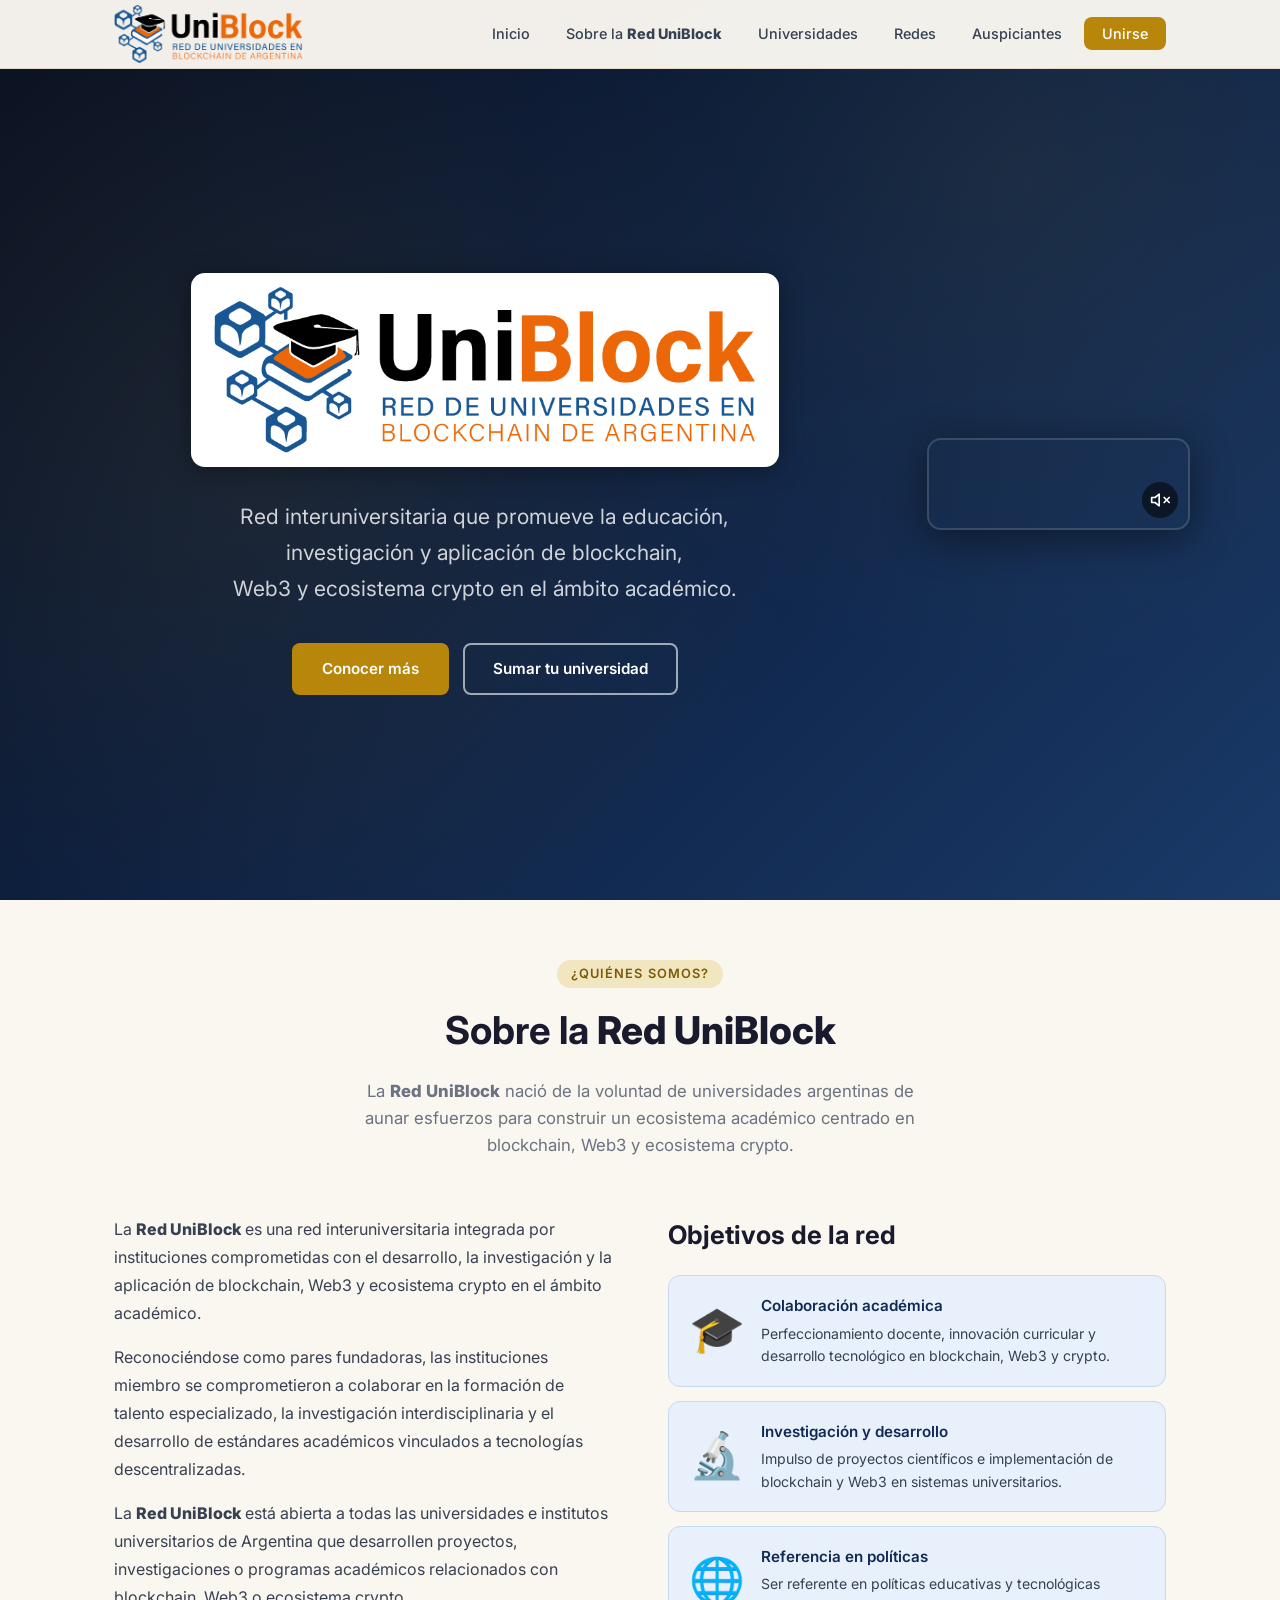
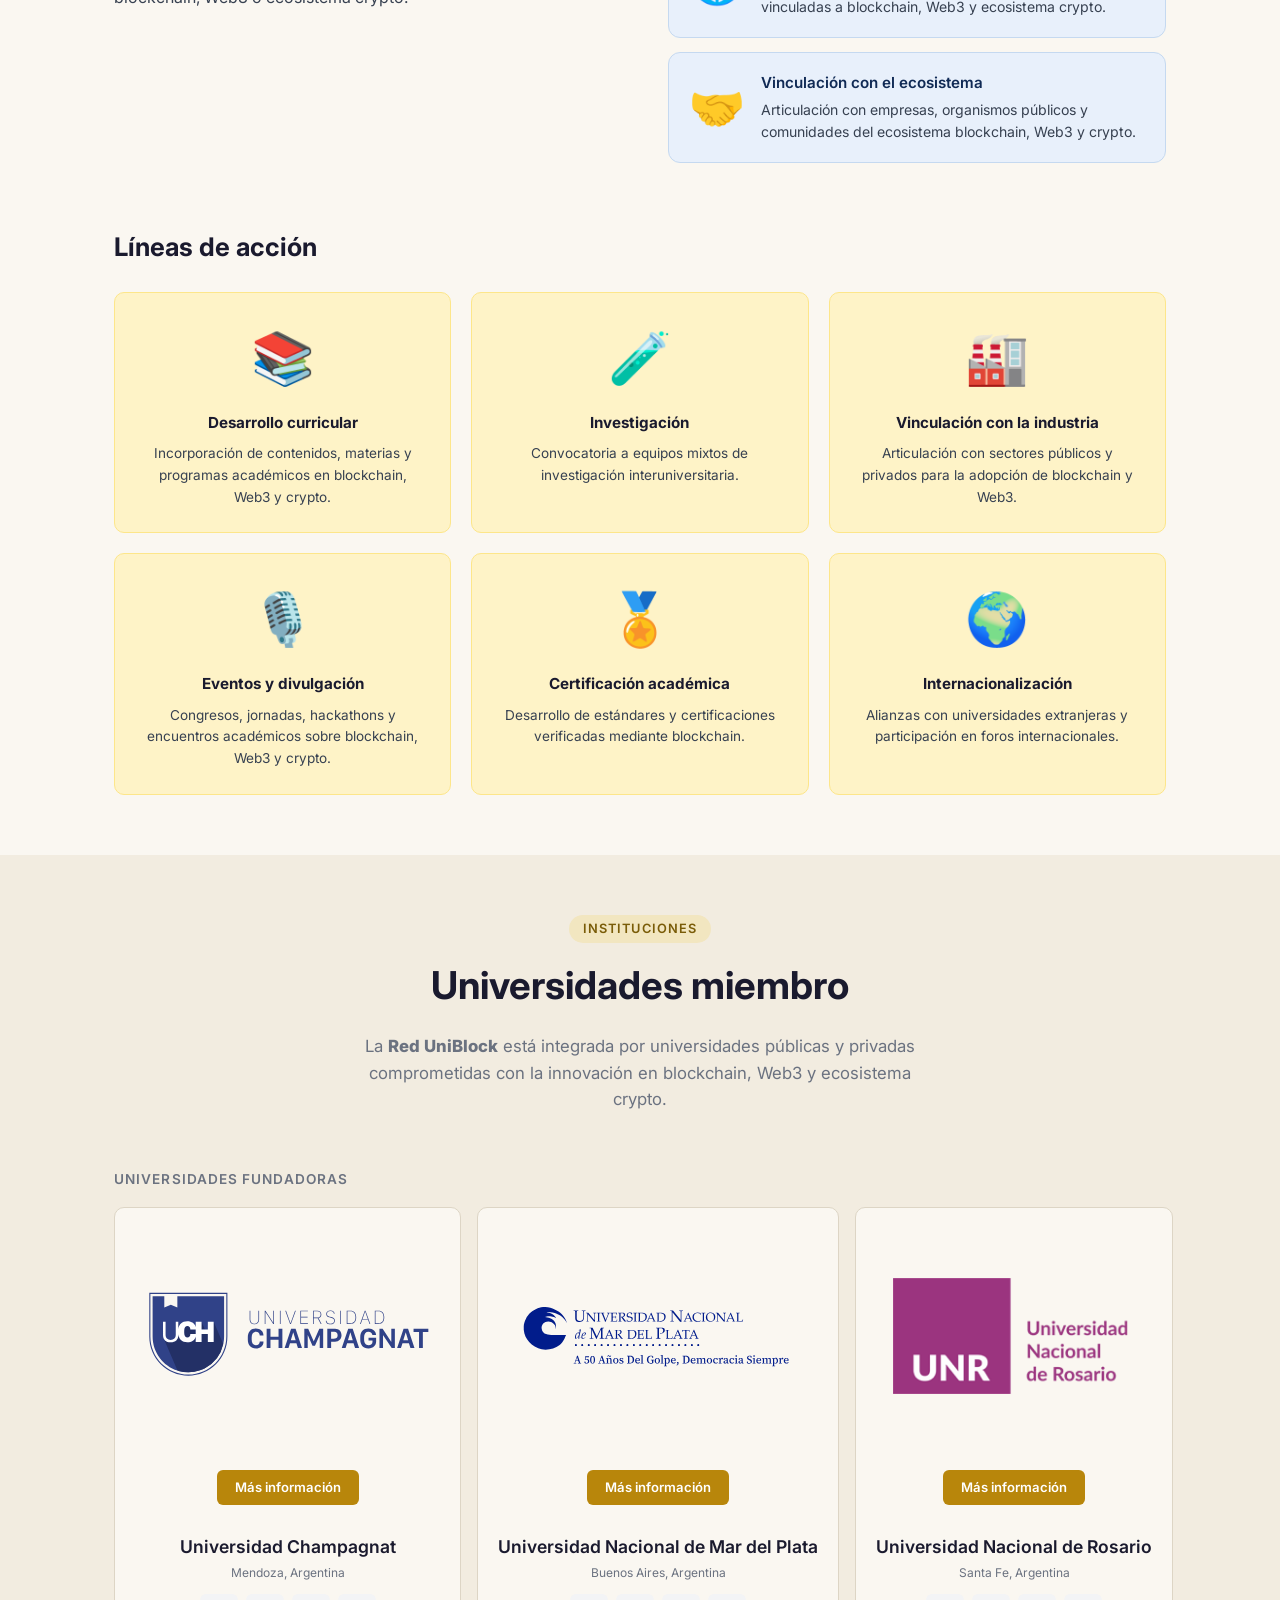
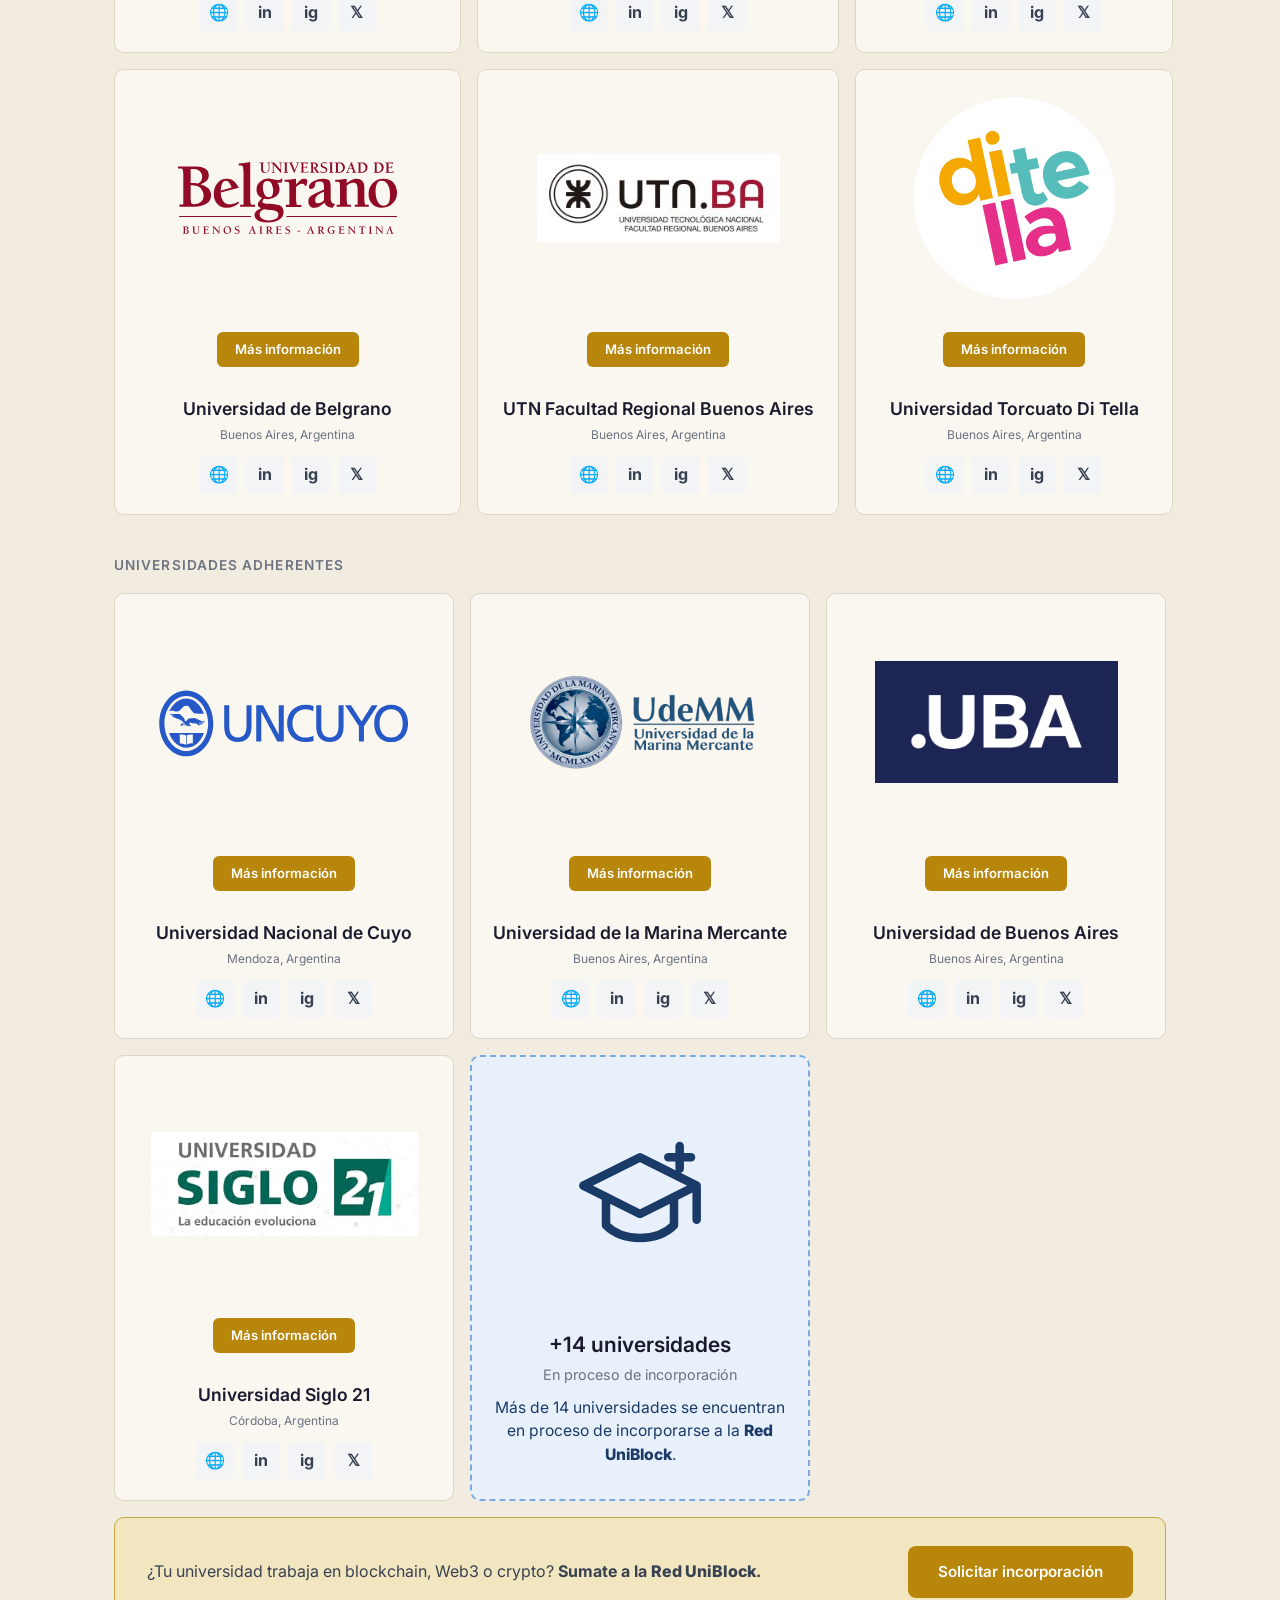
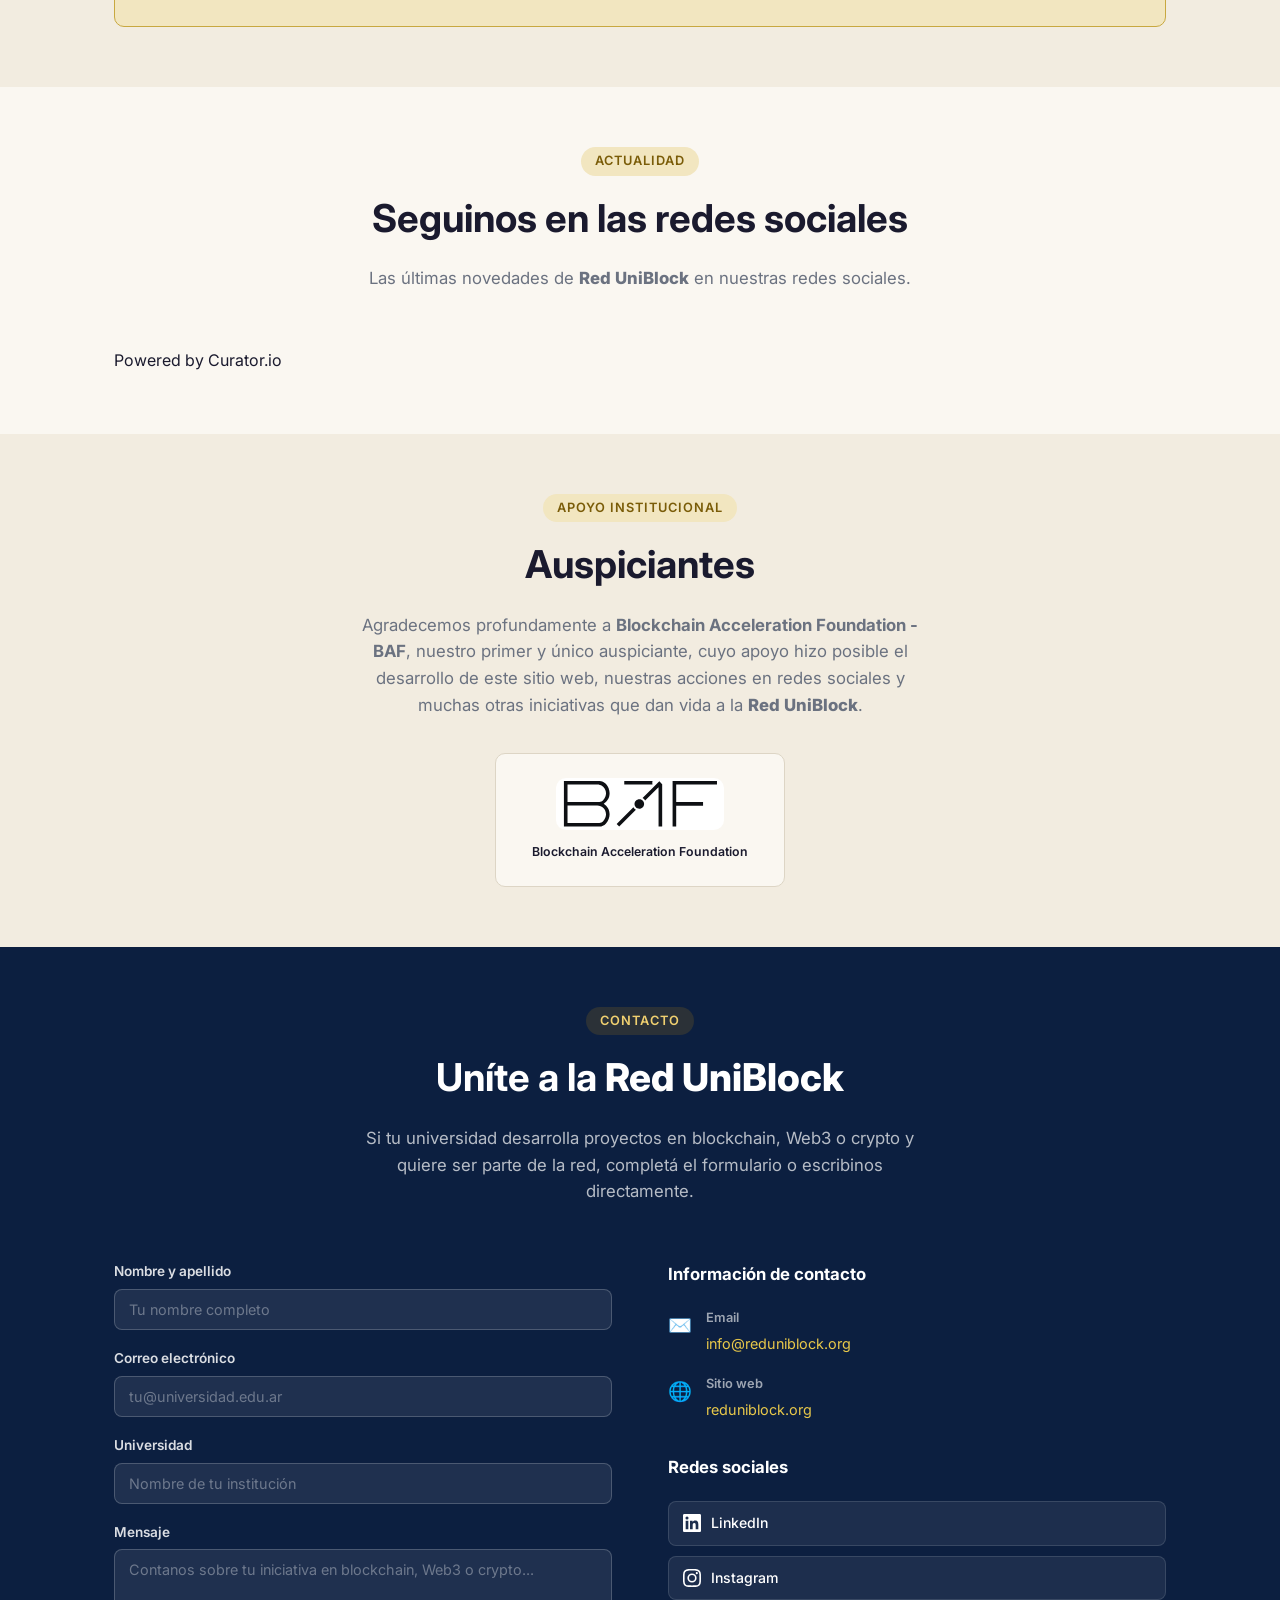
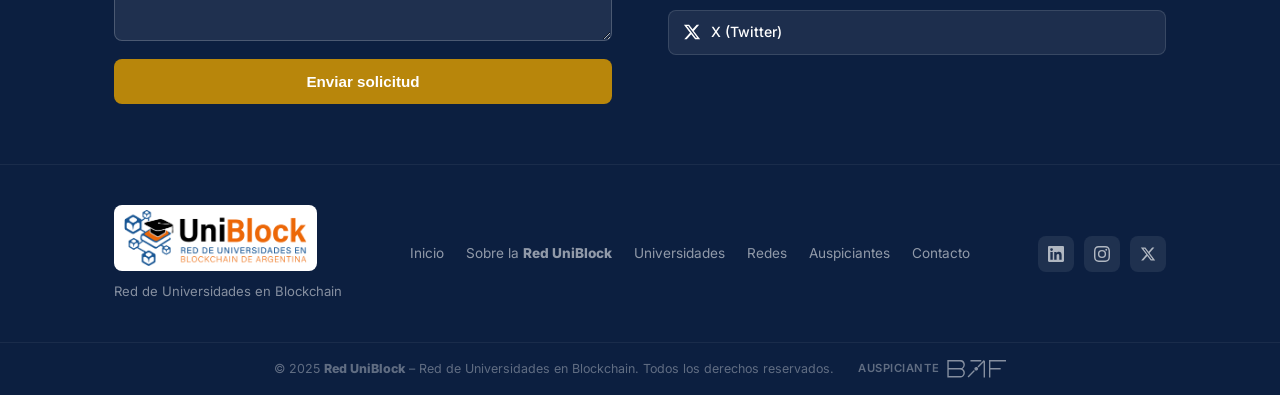
==== commit 7802512c: "Actualizar URL a reduniblock.org, email a info@reduniblock.org, ajustes de diseño UI - URL cambiada " ====
--- a/index.html
+++ b/index.html
@@ -306,7 +306,7 @@
 
         <!-- UNCuyo -->
         <div class="uni-card">
-          <a href="https://www.uncuyo.edu.ar" target="_blank" rel="noopener" class="uni-logo-wrap">
+          <a href="https://www.uncuyo.edu.ar" target="_blank" rel="noopener" class="uni-logo-wrap uni-size-uncuyo">
             <img src="logos/uncuyo.svg" alt="UNCuyo" class="uni-logo" onerror="this.style.display='none';this.nextElementSibling.style.display='flex'" />
             <div class="uni-logo-placeholder" style="display:none">UNCuyo</div>
           </a>
@@ -487,14 +487,14 @@
             <span class="contact-icon">✉️</span>
             <div>
               <strong>Email</strong>
-              <a href="mailto:reduniblock@gmail.com">reduniblock@gmail.com</a>
+              <a href="mailto:info@reduniblock.org">info@reduniblock.org</a>
             </div>
           </div>
           <div class="contact-item">
             <span class="contact-icon">🌐</span>
             <div>
               <strong>Sitio web</strong>
-              <a href="https://reduniblock.net">reduniblock.net</a>
+              <a href="https://reduniblock.org">reduniblock.org</a>
             </div>
           </div>
 
--- a/style.css
+++ b/style.css
@@ -122,6 +122,7 @@
 .hero {
   position: relative;
   display: flex; align-items: center;
+  min-height: 100vh;
   padding-top: 68px;
   overflow: hidden;
 }
@@ -288,14 +289,14 @@
 }
 .uni-card:hover { box-shadow: var(--shadow); border-color: var(--orange); }
 .uni-logo-wrap {
-  width: 243px; height: 243px; flex-shrink: 0;
+  width: 243px; height: 244px; flex-shrink: 0;
   display: flex; align-items: center; justify-content: center;
-  text-decoration: none;
+  text-decoration: none; overflow: hidden;
 }
 a.uni-logo-wrap { cursor: pointer; }
 a.uni-logo-wrap:hover img.uni-logo { opacity: .8; transform: scale(1.03); transition: opacity .2s, transform .2s; }
 .uni-logo-placeholder {
-  width: 243px; height: 243px;
+  width: 243px; height: 194px;
   background: #f2e6c0; color: #7a5c08;
   border-radius: 10px;
   display: flex; align-items: center; justify-content: center;
@@ -304,12 +305,14 @@
 }
 .uni-card img.uni-logo {
   width: 243px; height: 243px; object-fit: contain;
+  max-height: 100%; max-width: 100%;
 }
 .uni-size-uch { width: 305px; } .uni-size-uch img.uni-logo       { width: 305px; height: 305px; }
 .uni-size-unmdp { width: 291px; } .uni-size-unmdp img.uni-logo   { width: 291px; height: 291px; }
 .uni-size-siglo21 { width: 267px; } .uni-size-siglo21 img.uni-logo { width: 267px; height: 267px; }
 .uni-size-utdt { width: 207px; } .uni-size-utdt img.uni-logo     { width: 207px; height: 207px; }
 .uni-size-ub { width: 219px; } .uni-size-ub img.uni-logo         { width: 219px; height: 219px; }
+.uni-size-uncuyo { width: 279px; } .uni-size-uncuyo img.uni-logo { width: 279px; height: 279px; }
 .uni-info { display: flex; flex-direction: column; align-items: center; gap: 4px; }
 .uni-info h4 { font-size: 1.1rem; font-weight: 600; line-height: 1.3; white-space: nowrap; }
 .uni-location { font-size: .75rem; color: var(--gray-500); }
@@ -330,10 +333,14 @@
   padding: 7px 18px; border-radius: 6px;
   background: var(--orange); color: var(--white);
   font-size: .82rem; font-weight: 600; text-decoration: none;
-  transition: background .2s;
-  margin-bottom: 34px;
-}
-.uni-more-btn:hover { background: var(--orange-dark); }
+  transition: background .2s, transform .2s, box-shadow .2s;
+  margin-bottom: 27px;
+}
+.uni-more-btn:hover {
+  background: #3d2200;
+  transform: scale(1.07);
+  box-shadow: 0 4px 14px rgba(0,0,0,0.25);
+}
 .uni-card-pending {
   background: #e8f0fb; border: 2px dashed #7aabdc;
   justify-content: center; text-align: center;
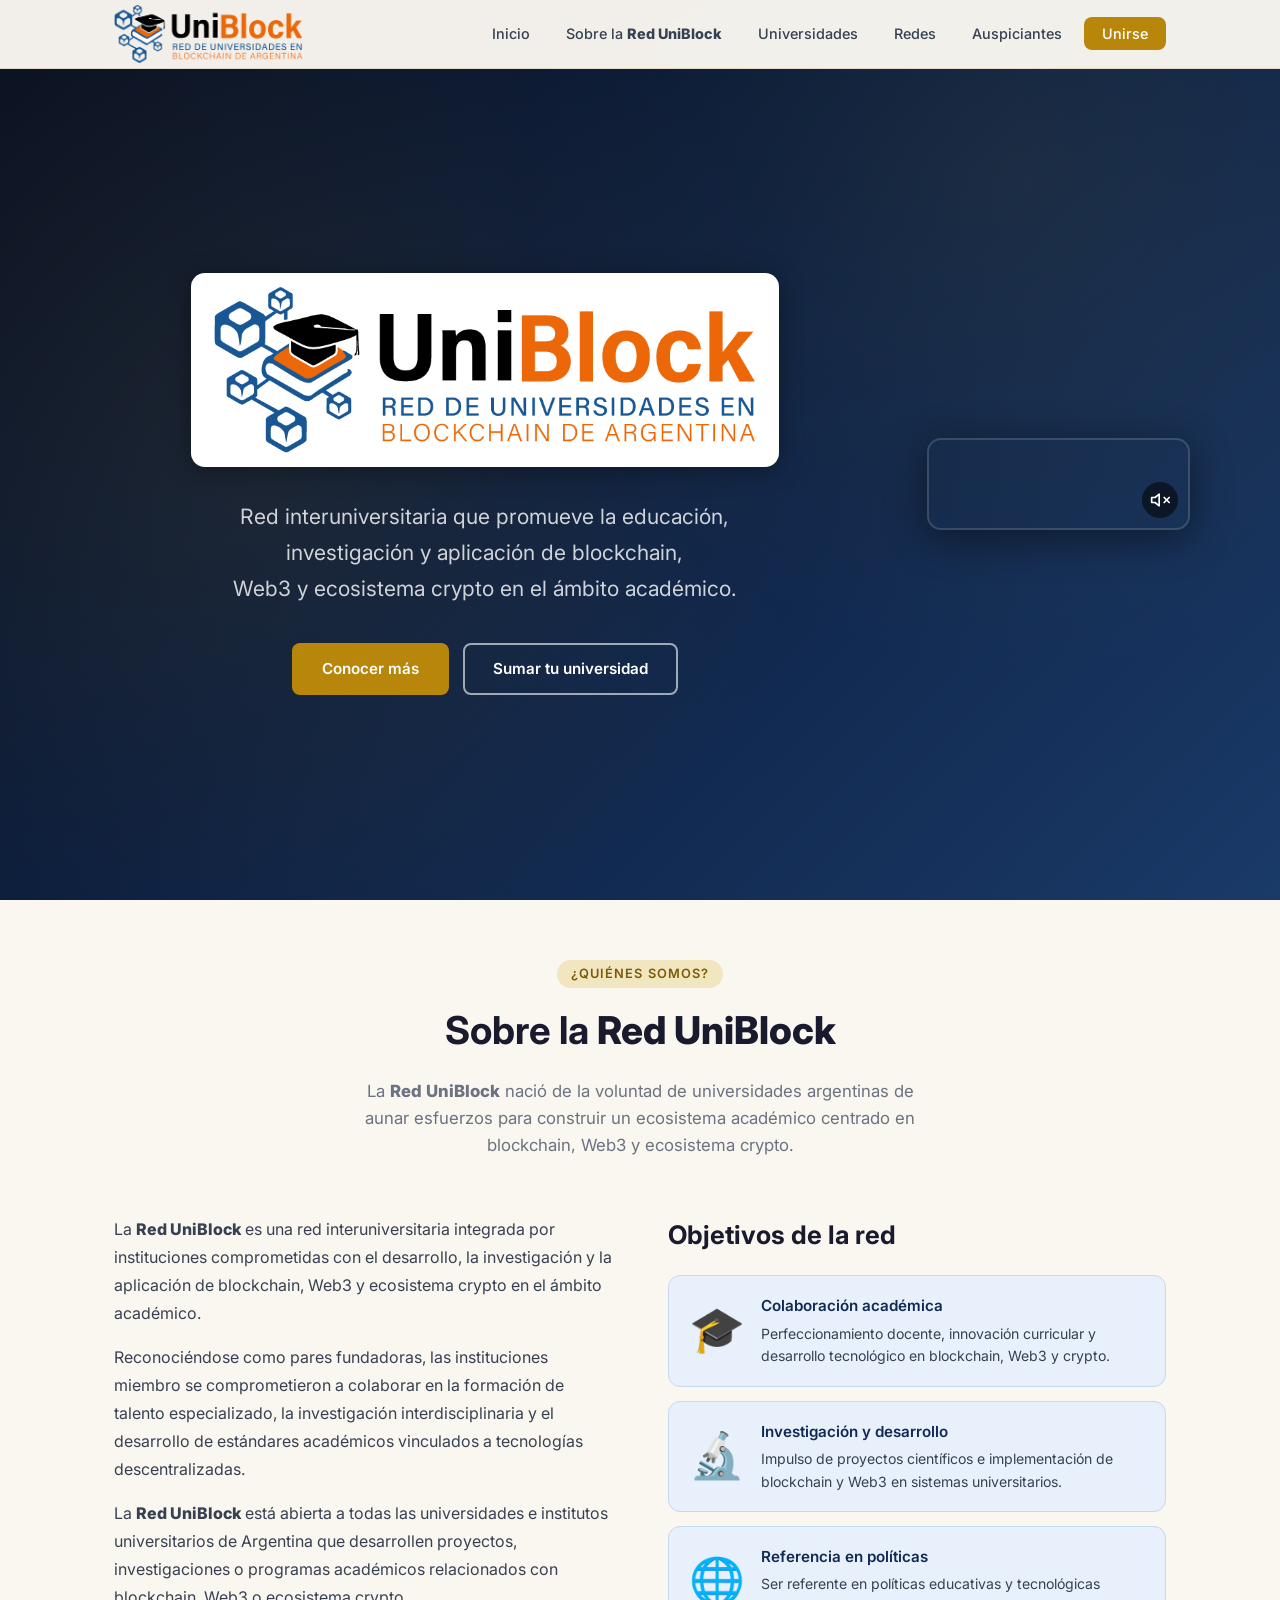
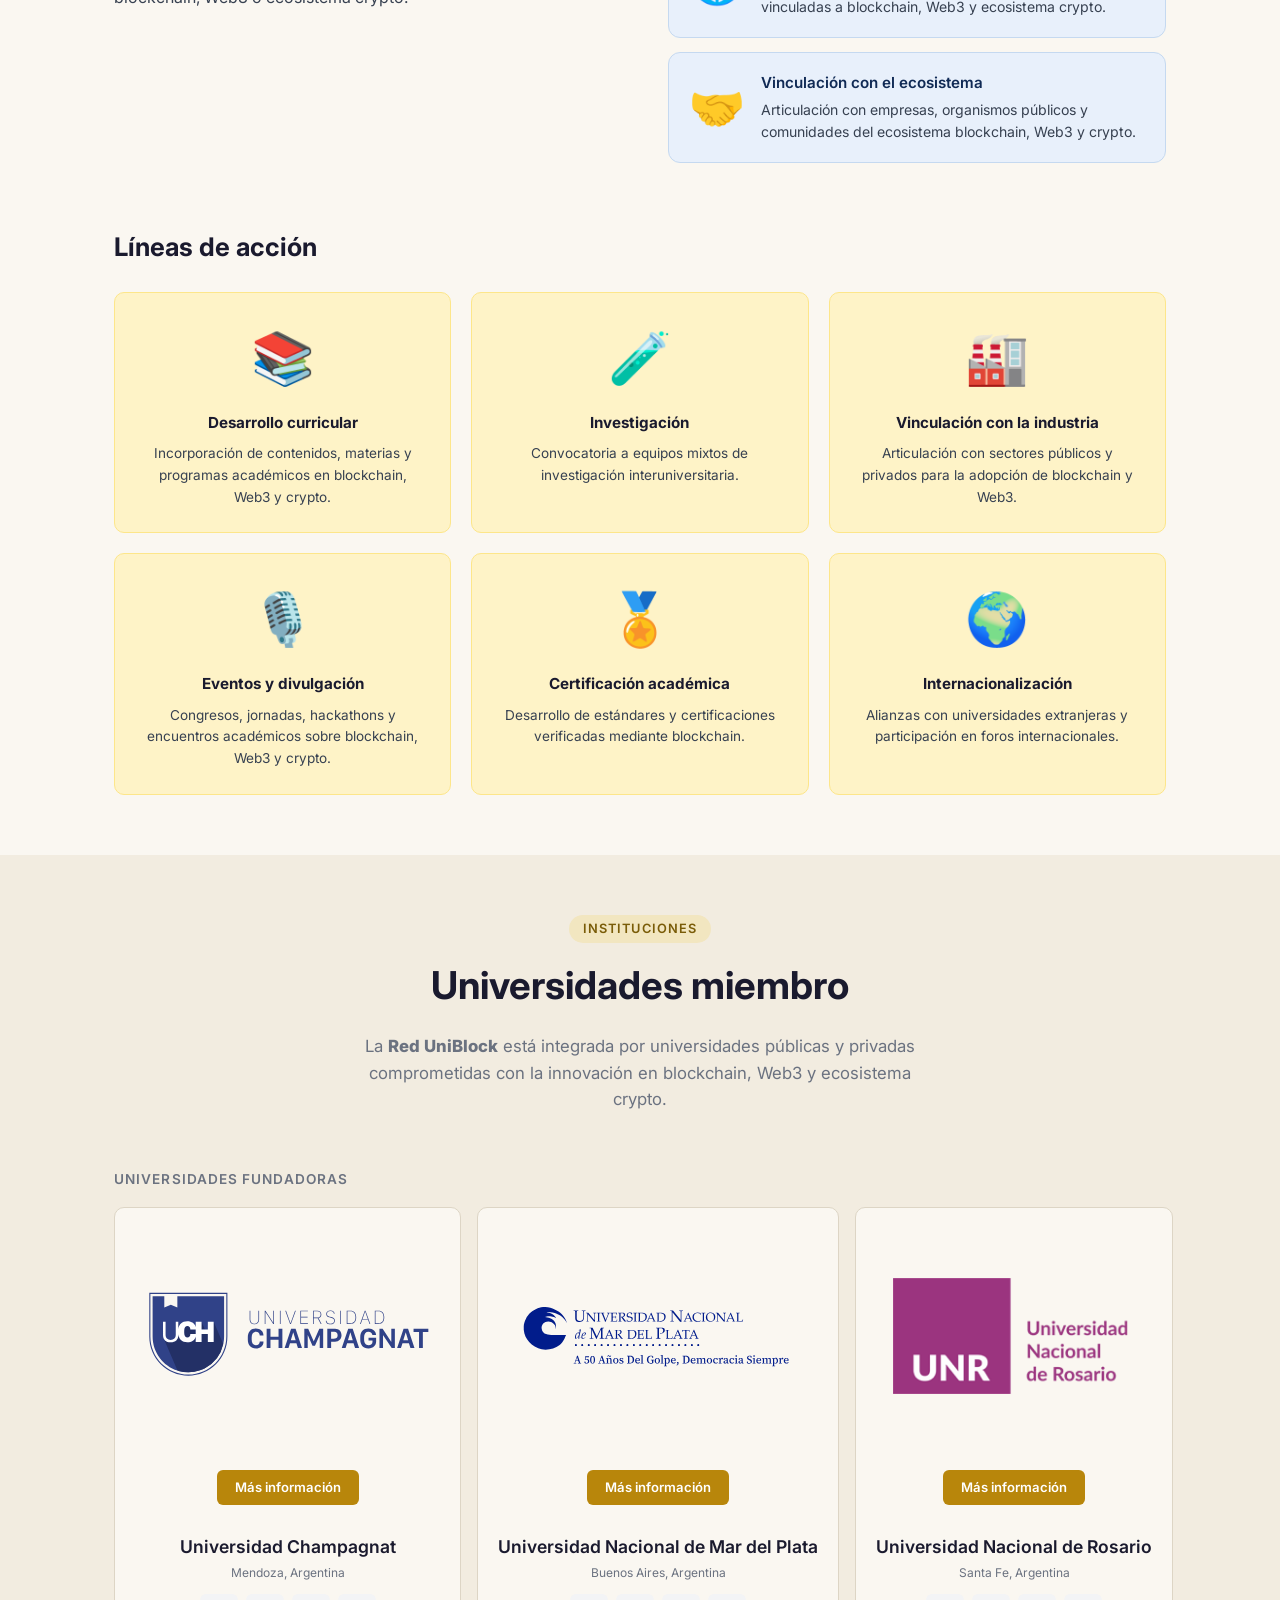
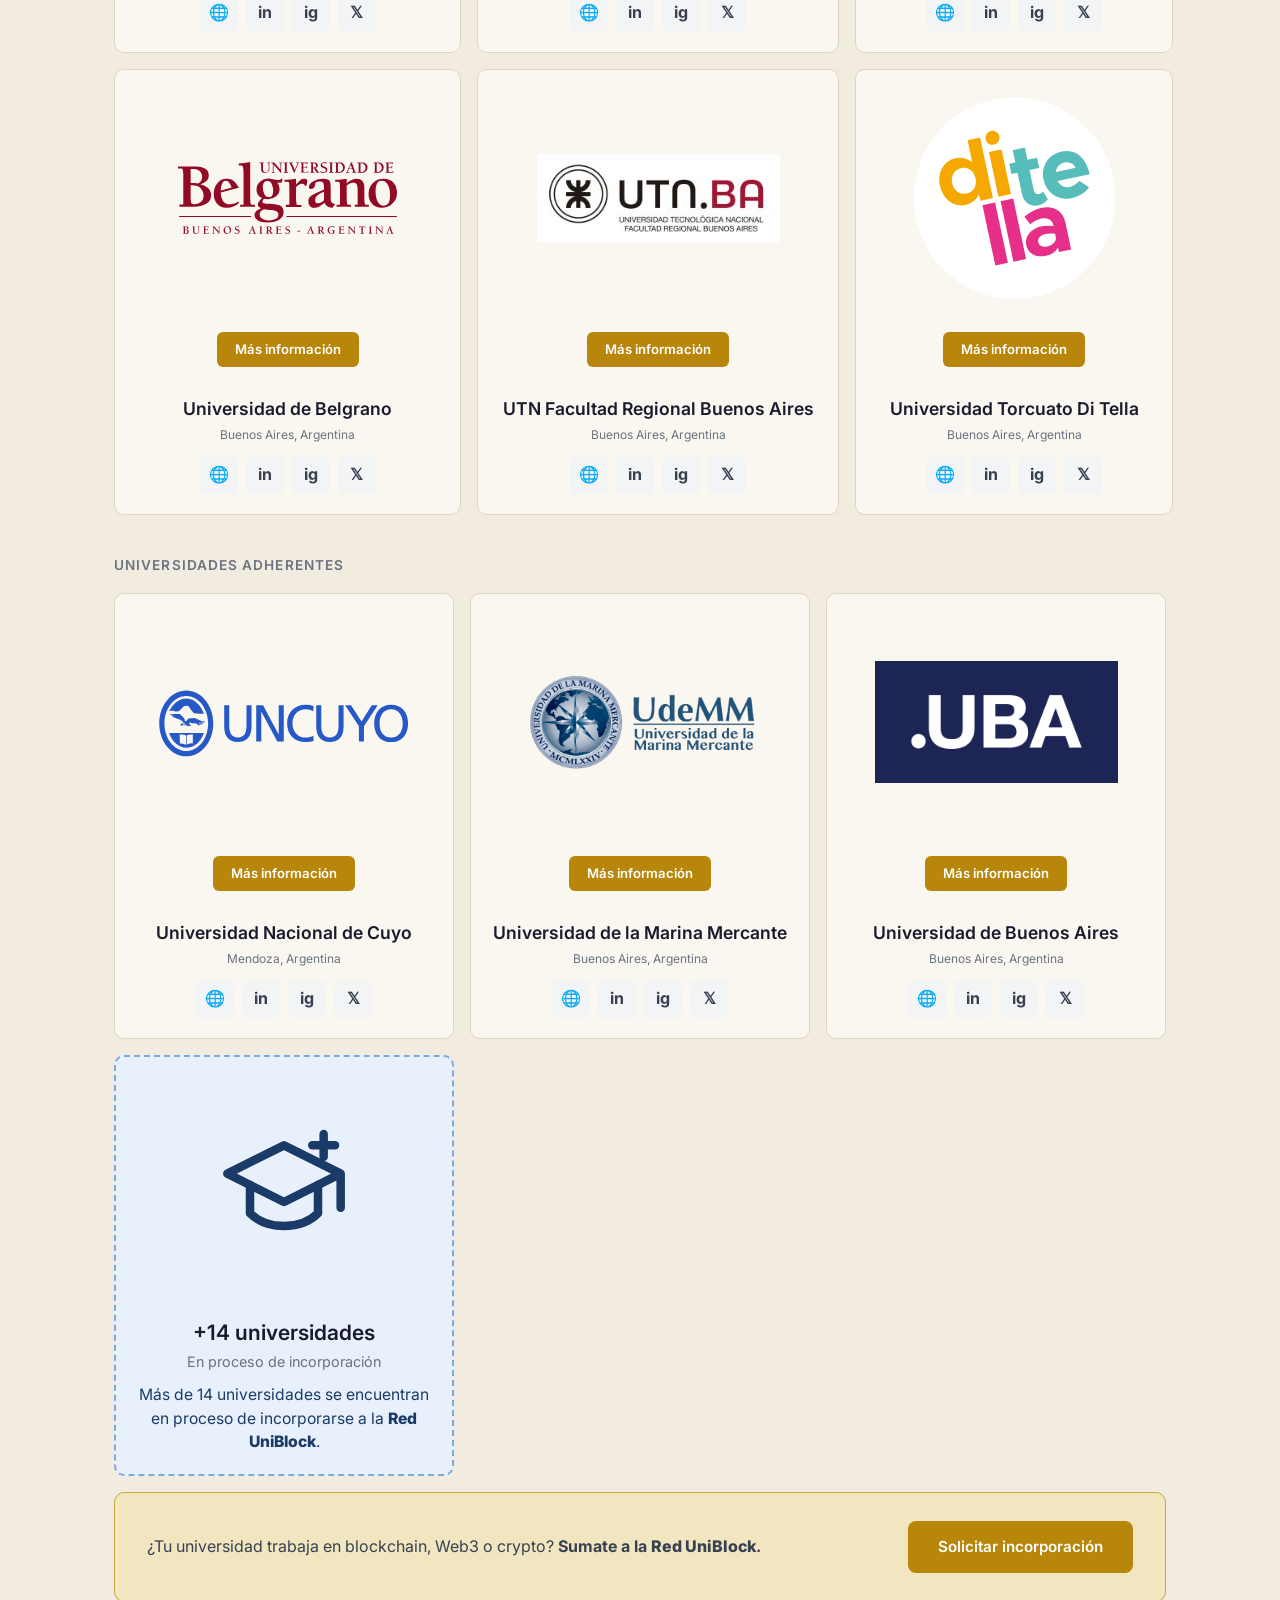
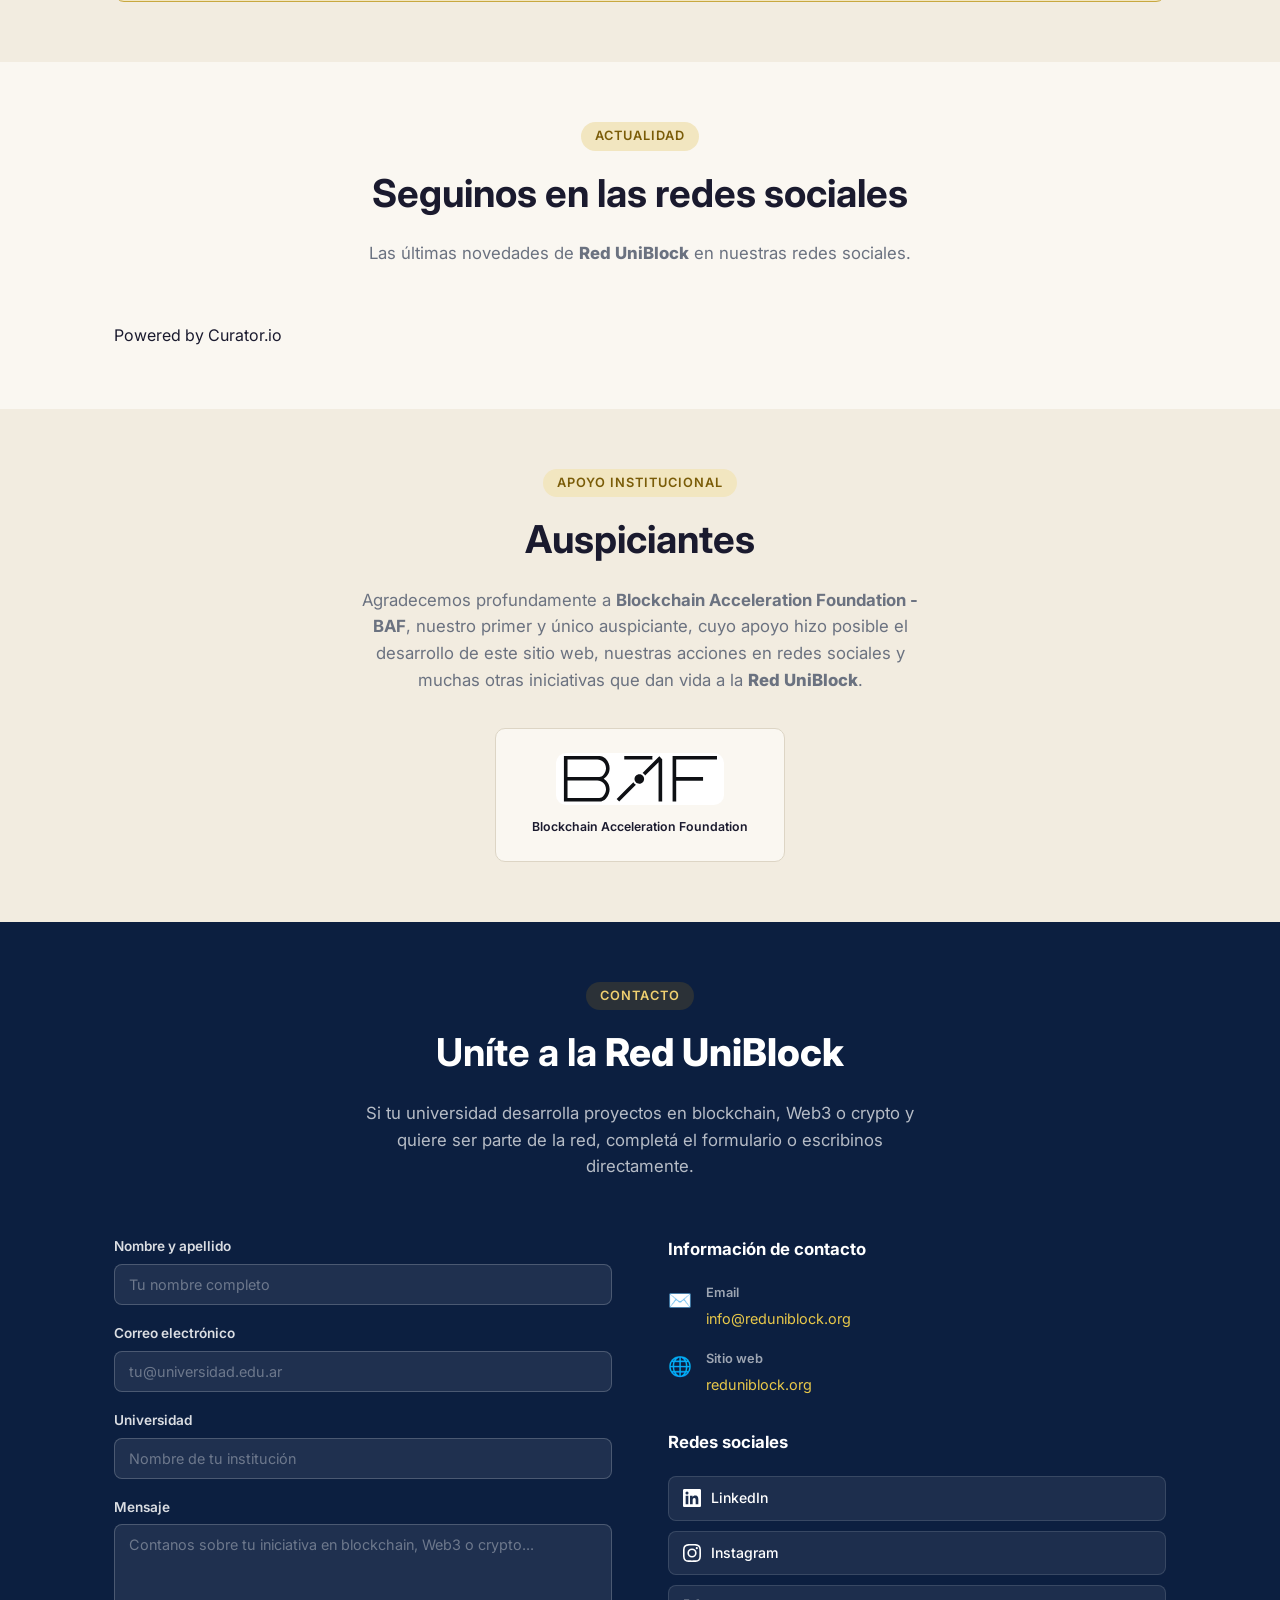
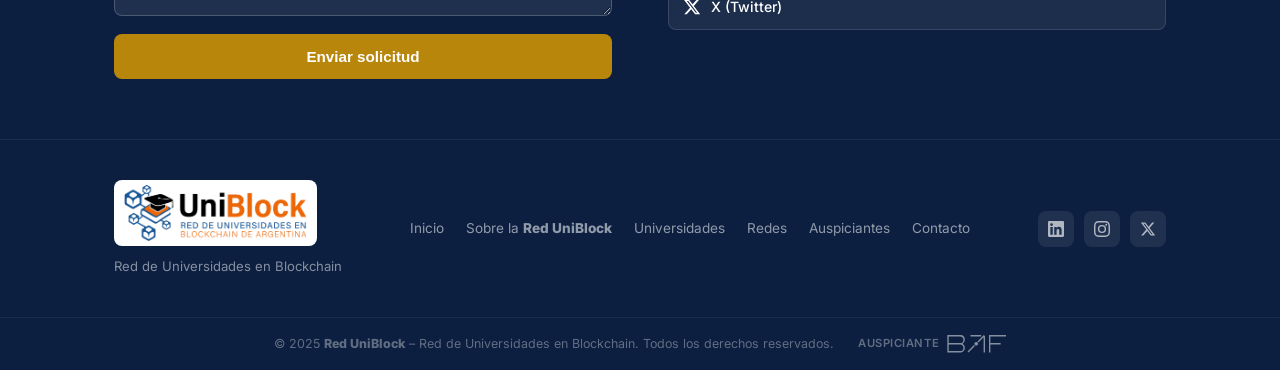
==== commit 9e3df64e: "Desactivar temporalmente Universidad Siglo 21 Bloque comentado en index.html para reactivar fácilmen" ====
--- a/index.html
+++ b/index.html
@@ -361,7 +361,7 @@
           </div>
         </div>
 
-        <!-- Siglo 21 -->
+        <!-- Siglo 21 — DESACTIVADA TEMPORALMENTE, reactivar descomentando este bloque
         <div class="uni-card">
           <a href="https://www.21.edu.ar" target="_blank" rel="noopener" class="uni-logo-wrap uni-size-siglo21">
             <img src="logos/siglo21.jpg" alt="Siglo 21" class="uni-logo" onerror="this.style.display='none';this.nextElementSibling.style.display='flex'" />
@@ -379,6 +379,7 @@
             </div>
           </div>
         </div>
+        -->
 
         <!-- En proceso -->
         <div class="uni-card uni-card-pending">
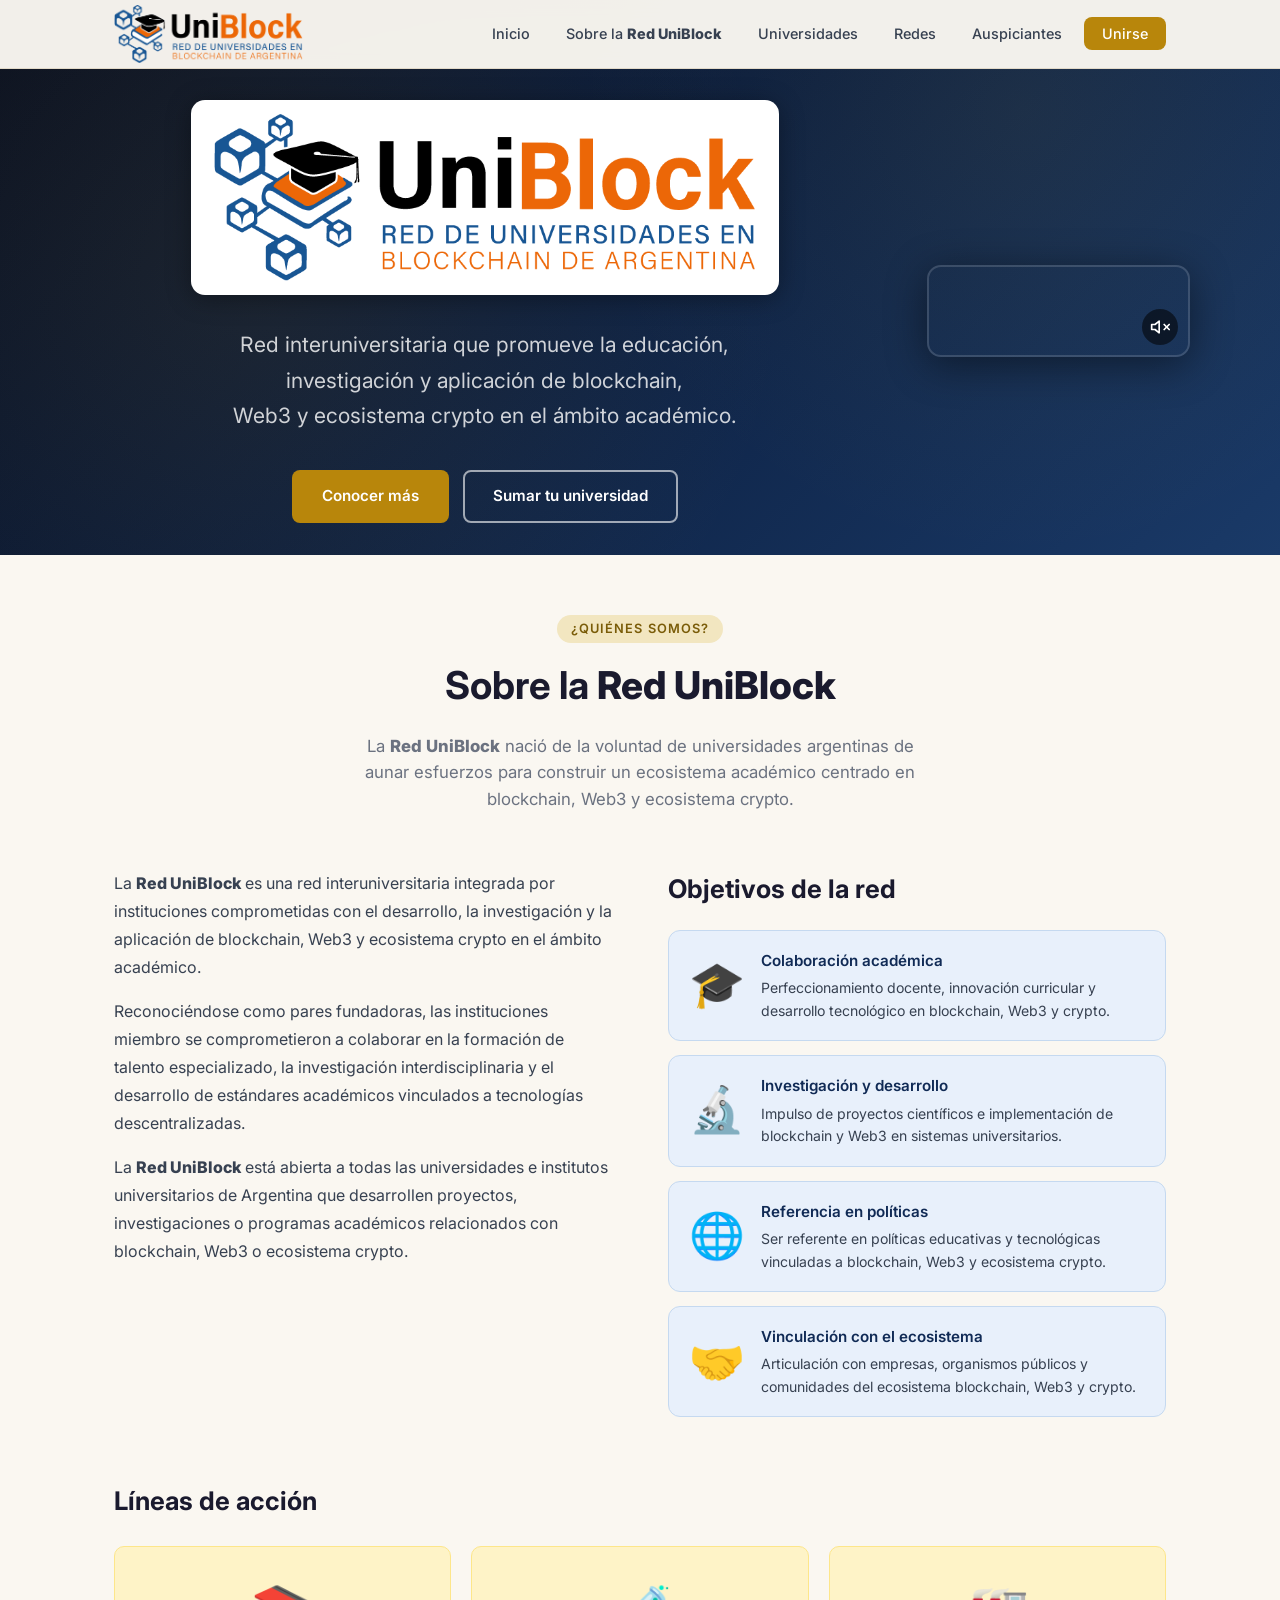
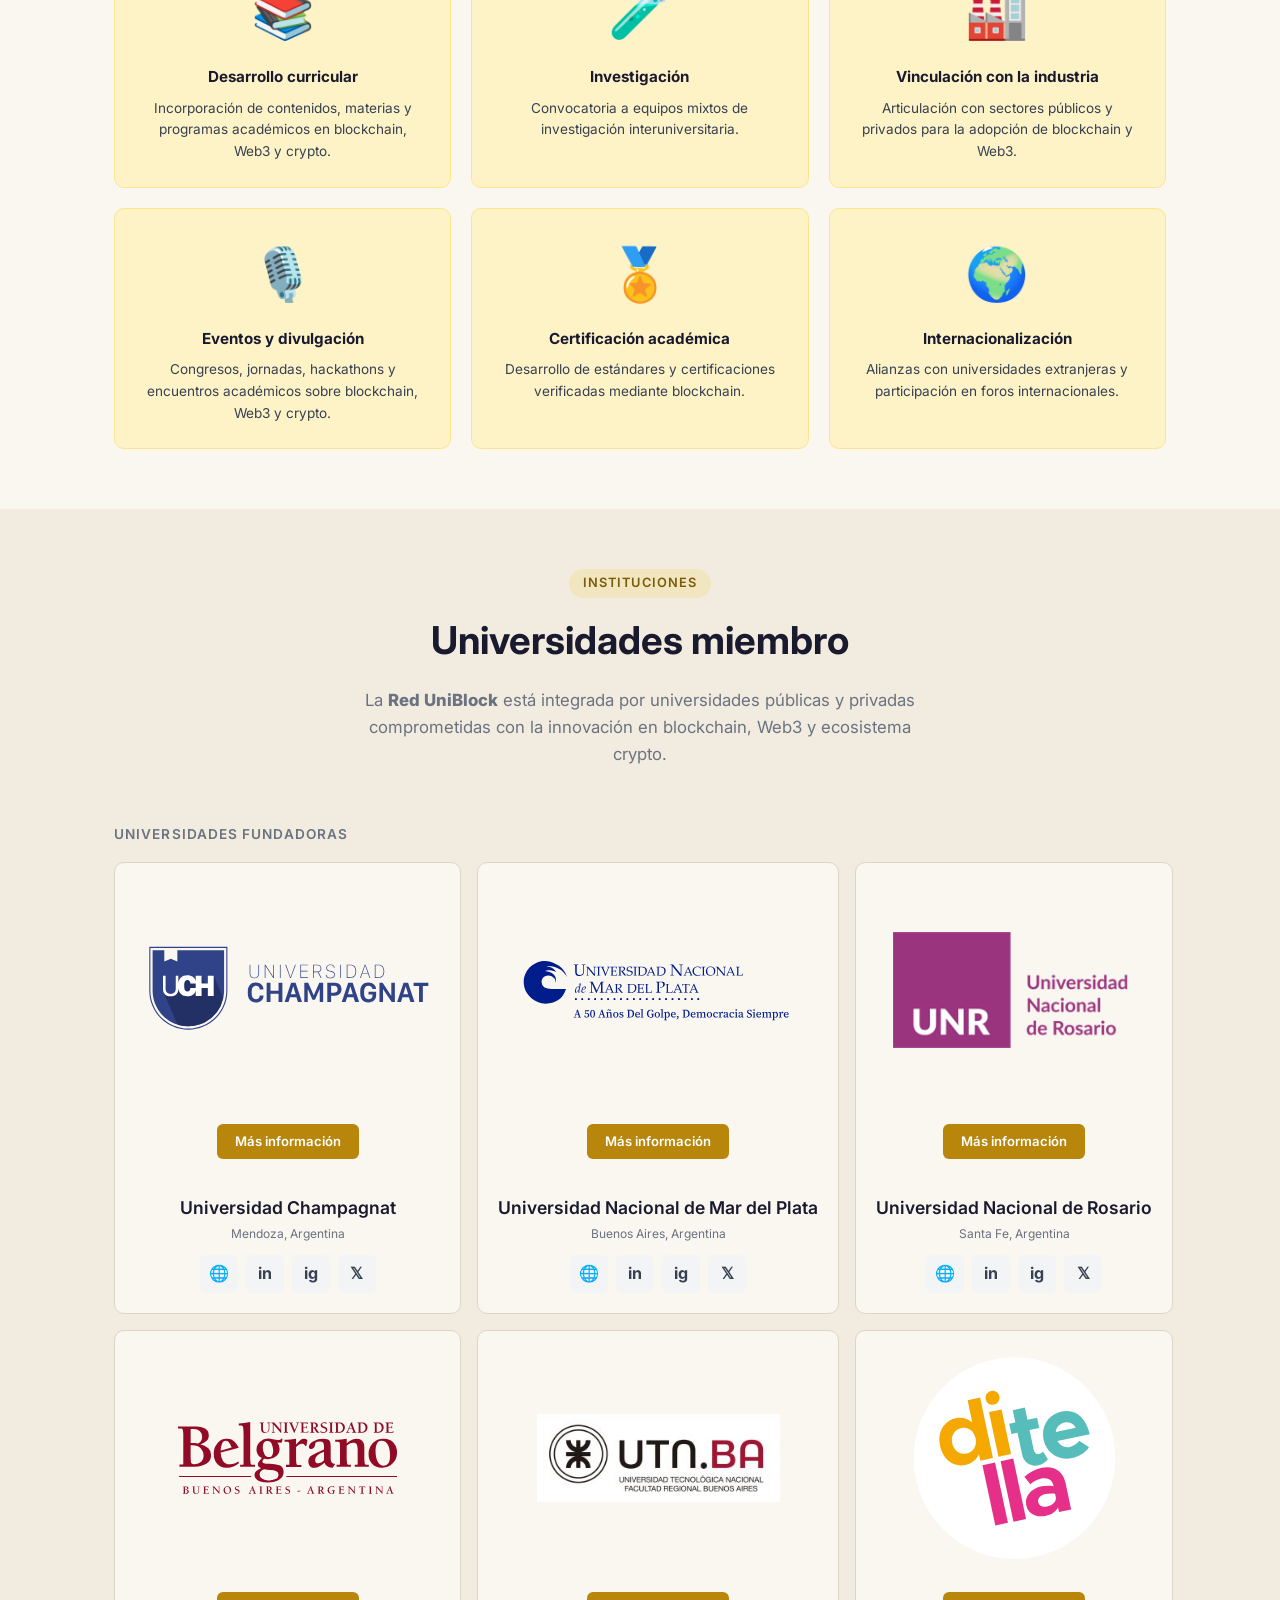
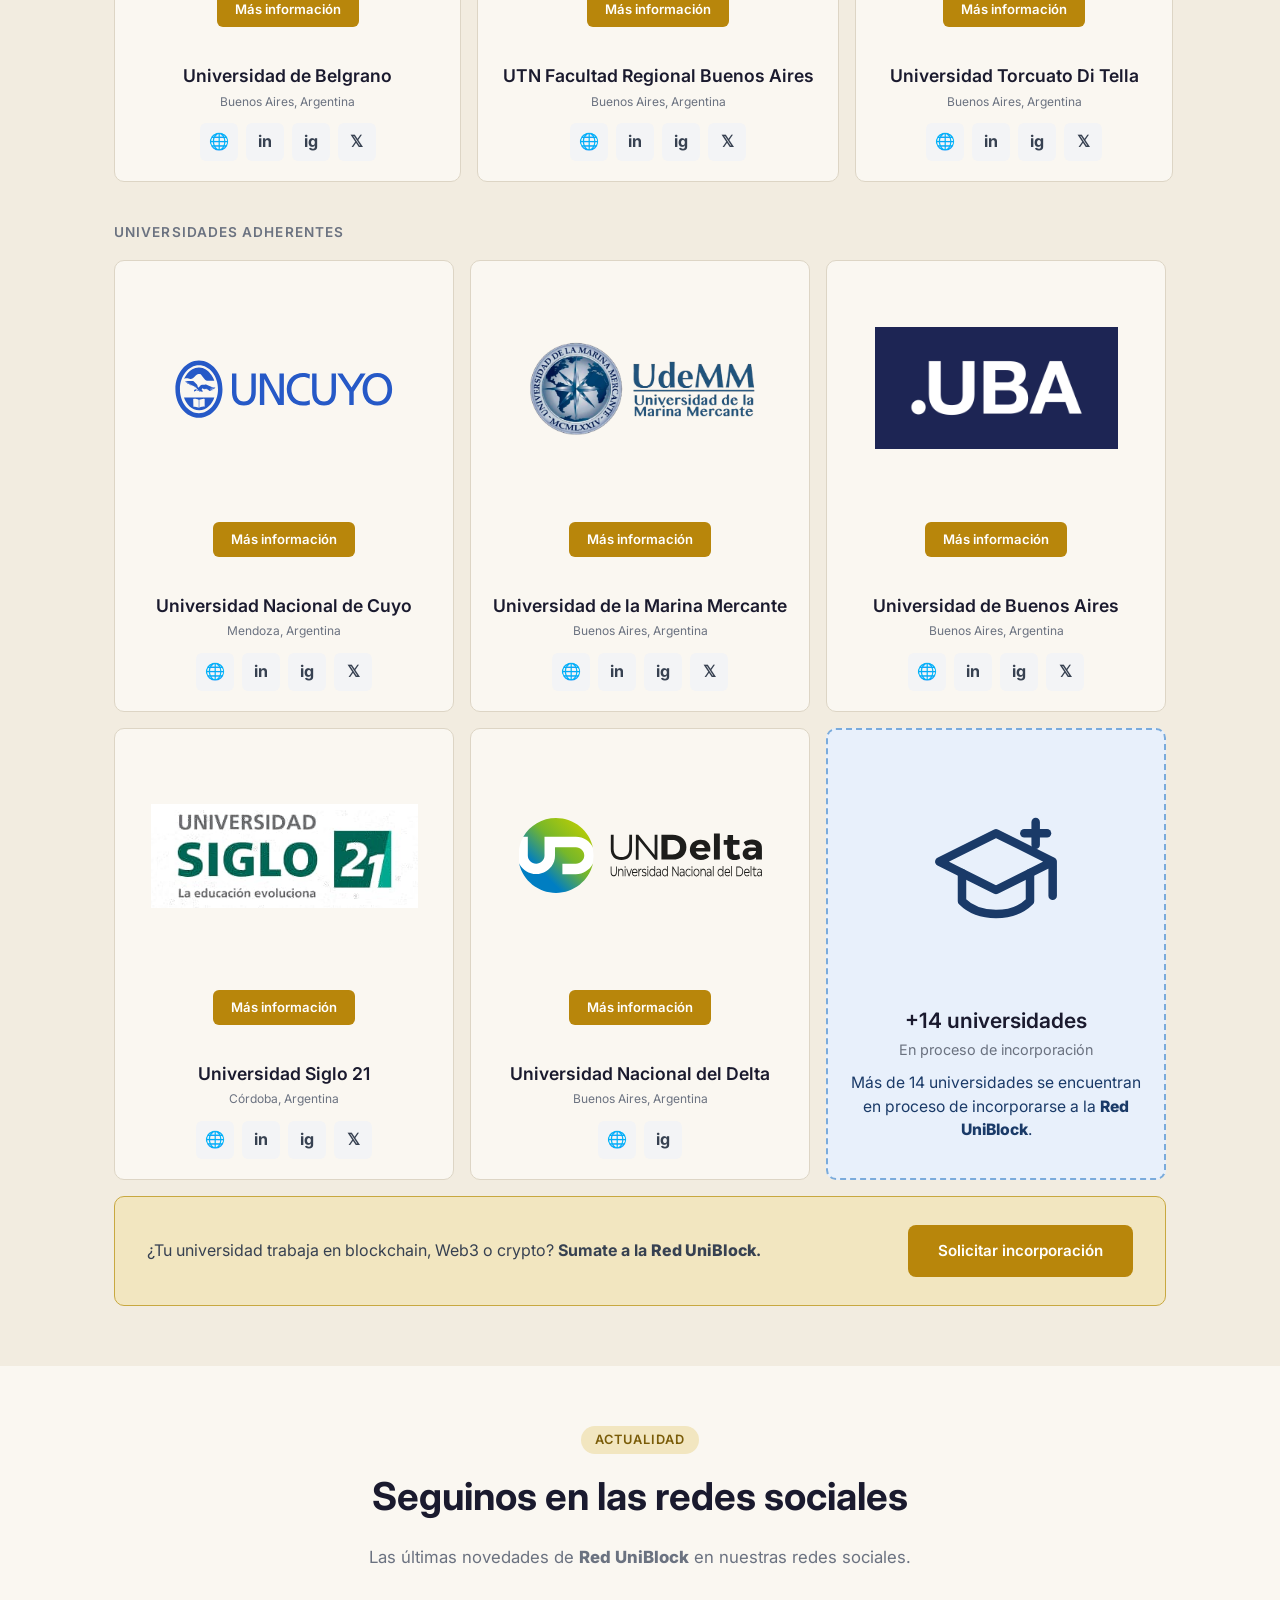
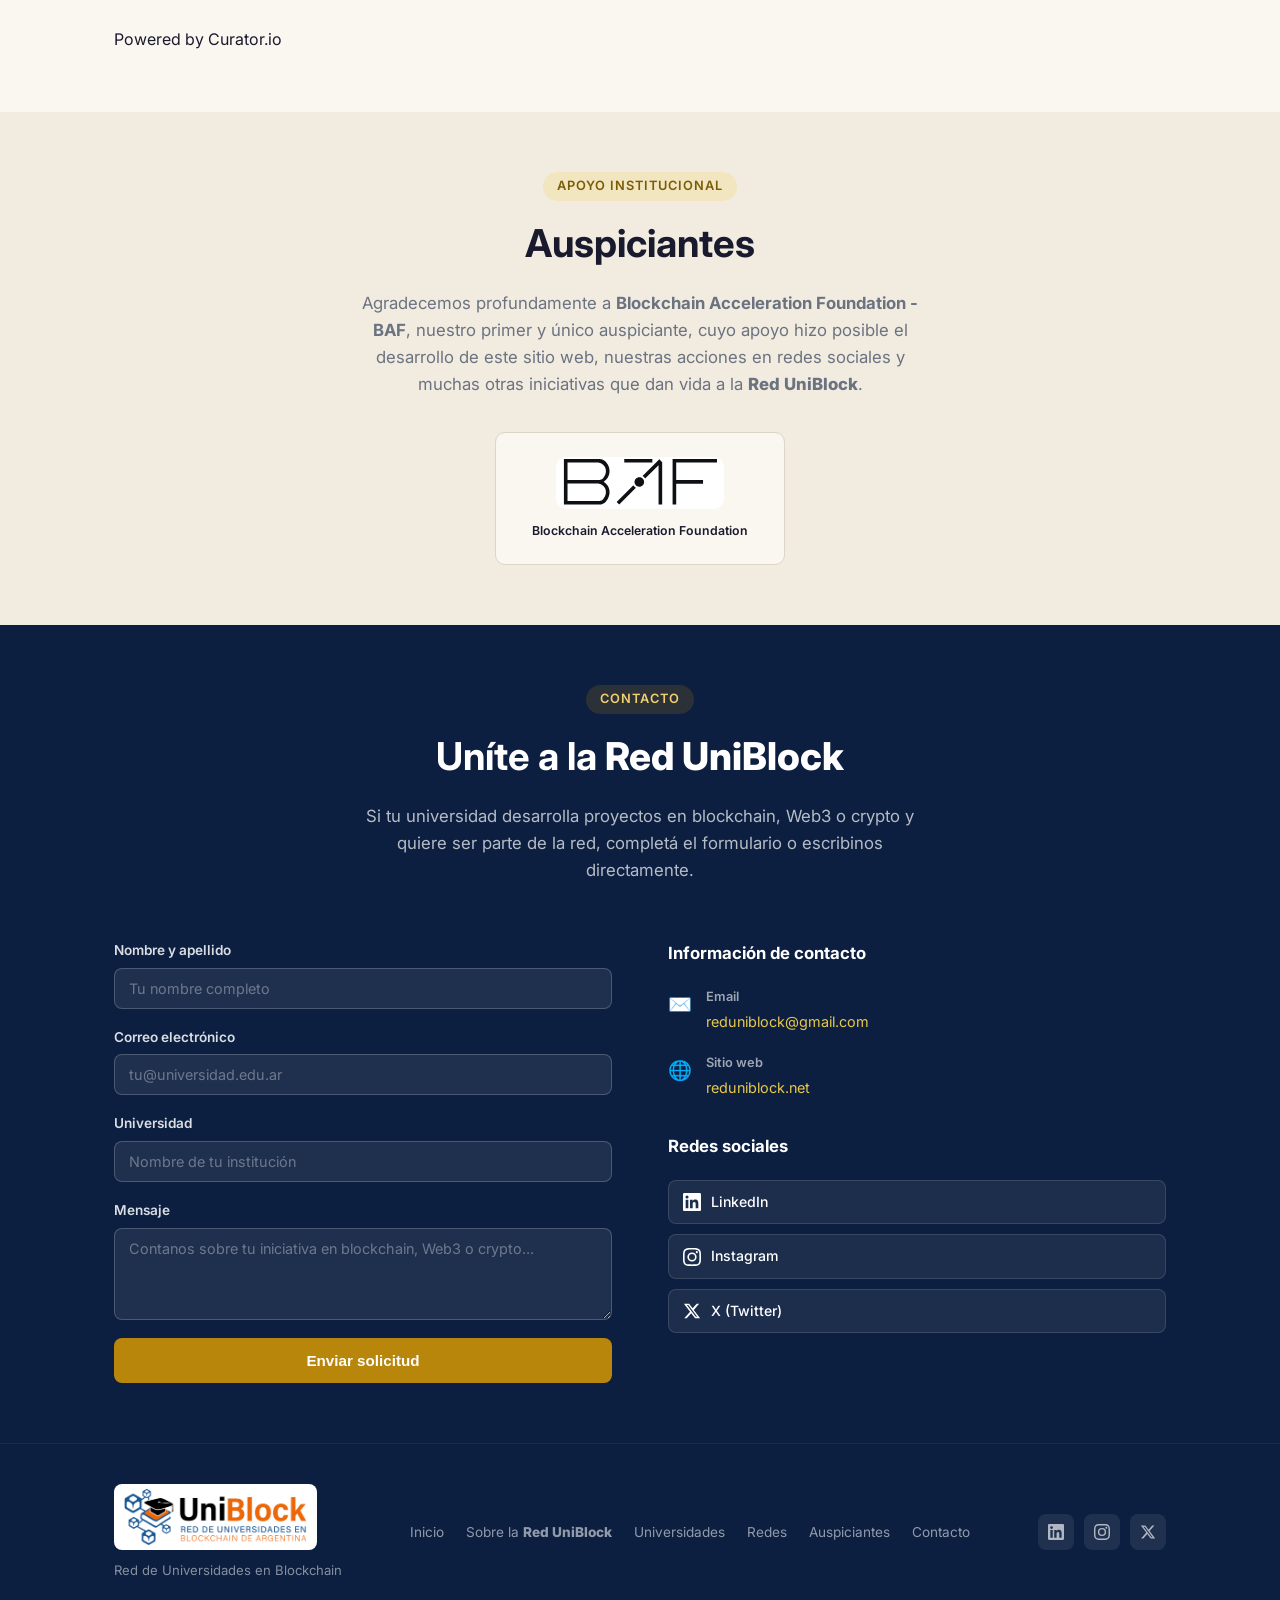
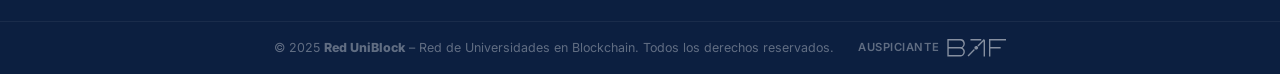
==== commit aa7ea014: "Agregar Universidad Nacional del Delta y ajustes menores - Suma UNDelta (undelta.edu.ar) a la secció" ====
--- a/index.html
+++ b/index.html
@@ -306,7 +306,7 @@
 
         <!-- UNCuyo -->
         <div class="uni-card">
-          <a href="https://www.uncuyo.edu.ar" target="_blank" rel="noopener" class="uni-logo-wrap uni-size-uncuyo">
+          <a href="https://www.uncuyo.edu.ar" target="_blank" rel="noopener" class="uni-logo-wrap">
             <img src="logos/uncuyo.svg" alt="UNCuyo" class="uni-logo" onerror="this.style.display='none';this.nextElementSibling.style.display='flex'" />
             <div class="uni-logo-placeholder" style="display:none">UNCuyo</div>
           </a>
@@ -361,7 +361,7 @@
           </div>
         </div>
 
-        <!-- Siglo 21 — DESACTIVADA TEMPORALMENTE, reactivar descomentando este bloque
+        <!-- Siglo 21 -->
         <div class="uni-card">
           <a href="https://www.21.edu.ar" target="_blank" rel="noopener" class="uni-logo-wrap uni-size-siglo21">
             <img src="logos/siglo21.jpg" alt="Siglo 21" class="uni-logo" onerror="this.style.display='none';this.nextElementSibling.style.display='flex'" />
@@ -379,7 +379,23 @@
             </div>
           </div>
         </div>
-        -->
+
+        <!-- UNDelta -->
+        <div class="uni-card">
+          <a href="https://undelta.edu.ar" target="_blank" rel="noopener" class="uni-logo-wrap">
+            <img src="logos/undelta.svg" alt="UNDelta" class="uni-logo" onerror="this.style.display='none';this.nextElementSibling.style.display='flex'" />
+            <div class="uni-logo-placeholder" style="display:none">UNDelta</div>
+          </a>
+          <div class="uni-info">
+            <a href="https://undelta.edu.ar" target="_blank" rel="noopener" class="uni-more-btn">Más información</a>
+            <h4>Universidad Nacional del Delta</h4>
+            <span class="uni-location">Buenos Aires, Argentina</span>
+            <div class="uni-social">
+              <a href="https://undelta.edu.ar" target="_blank" rel="noopener" title="Sitio web">🌐</a>
+              <a href="https://www.instagram.com/universidaddelta" target="_blank" rel="noopener" title="Instagram">ig</a>
+            </div>
+          </div>
+        </div>
 
         <!-- En proceso -->
         <div class="uni-card uni-card-pending">
@@ -488,14 +504,14 @@
             <span class="contact-icon">✉️</span>
             <div>
               <strong>Email</strong>
-              <a href="mailto:info@reduniblock.org">info@reduniblock.org</a>
+              <a href="mailto:reduniblock@gmail.com">reduniblock@gmail.com</a>
             </div>
           </div>
           <div class="contact-item">
             <span class="contact-icon">🌐</span>
             <div>
               <strong>Sitio web</strong>
-              <a href="https://reduniblock.org">reduniblock.org</a>
+              <a href="https://reduniblock.net">reduniblock.net</a>
             </div>
           </div>
 
--- a/style.css
+++ b/style.css
@@ -122,7 +122,6 @@
 .hero {
   position: relative;
   display: flex; align-items: center;
-  min-height: 100vh;
   padding-top: 68px;
   overflow: hidden;
 }
@@ -289,14 +288,14 @@
 }
 .uni-card:hover { box-shadow: var(--shadow); border-color: var(--orange); }
 .uni-logo-wrap {
-  width: 243px; height: 244px; flex-shrink: 0;
+  width: 243px; height: 243px; flex-shrink: 0;
   display: flex; align-items: center; justify-content: center;
-  text-decoration: none; overflow: hidden;
+  text-decoration: none;
 }
 a.uni-logo-wrap { cursor: pointer; }
 a.uni-logo-wrap:hover img.uni-logo { opacity: .8; transform: scale(1.03); transition: opacity .2s, transform .2s; }
 .uni-logo-placeholder {
-  width: 243px; height: 194px;
+  width: 243px; height: 243px;
   background: #f2e6c0; color: #7a5c08;
   border-radius: 10px;
   display: flex; align-items: center; justify-content: center;
@@ -305,14 +304,12 @@
 }
 .uni-card img.uni-logo {
   width: 243px; height: 243px; object-fit: contain;
-  max-height: 100%; max-width: 100%;
 }
 .uni-size-uch { width: 305px; } .uni-size-uch img.uni-logo       { width: 305px; height: 305px; }
 .uni-size-unmdp { width: 291px; } .uni-size-unmdp img.uni-logo   { width: 291px; height: 291px; }
 .uni-size-siglo21 { width: 267px; } .uni-size-siglo21 img.uni-logo { width: 267px; height: 267px; }
 .uni-size-utdt { width: 207px; } .uni-size-utdt img.uni-logo     { width: 207px; height: 207px; }
 .uni-size-ub { width: 219px; } .uni-size-ub img.uni-logo         { width: 219px; height: 219px; }
-.uni-size-uncuyo { width: 279px; } .uni-size-uncuyo img.uni-logo { width: 279px; height: 279px; }
 .uni-info { display: flex; flex-direction: column; align-items: center; gap: 4px; }
 .uni-info h4 { font-size: 1.1rem; font-weight: 600; line-height: 1.3; white-space: nowrap; }
 .uni-location { font-size: .75rem; color: var(--gray-500); }
@@ -333,14 +330,10 @@
   padding: 7px 18px; border-radius: 6px;
   background: var(--orange); color: var(--white);
   font-size: .82rem; font-weight: 600; text-decoration: none;
-  transition: background .2s, transform .2s, box-shadow .2s;
-  margin-bottom: 27px;
-}
-.uni-more-btn:hover {
-  background: #3d2200;
-  transform: scale(1.07);
-  box-shadow: 0 4px 14px rgba(0,0,0,0.25);
-}
+  transition: background .2s;
+  margin-bottom: 34px;
+}
+.uni-more-btn:hover { background: var(--orange-dark); }
 .uni-card-pending {
   background: #e8f0fb; border: 2px dashed #7aabdc;
   justify-content: center; text-align: center;
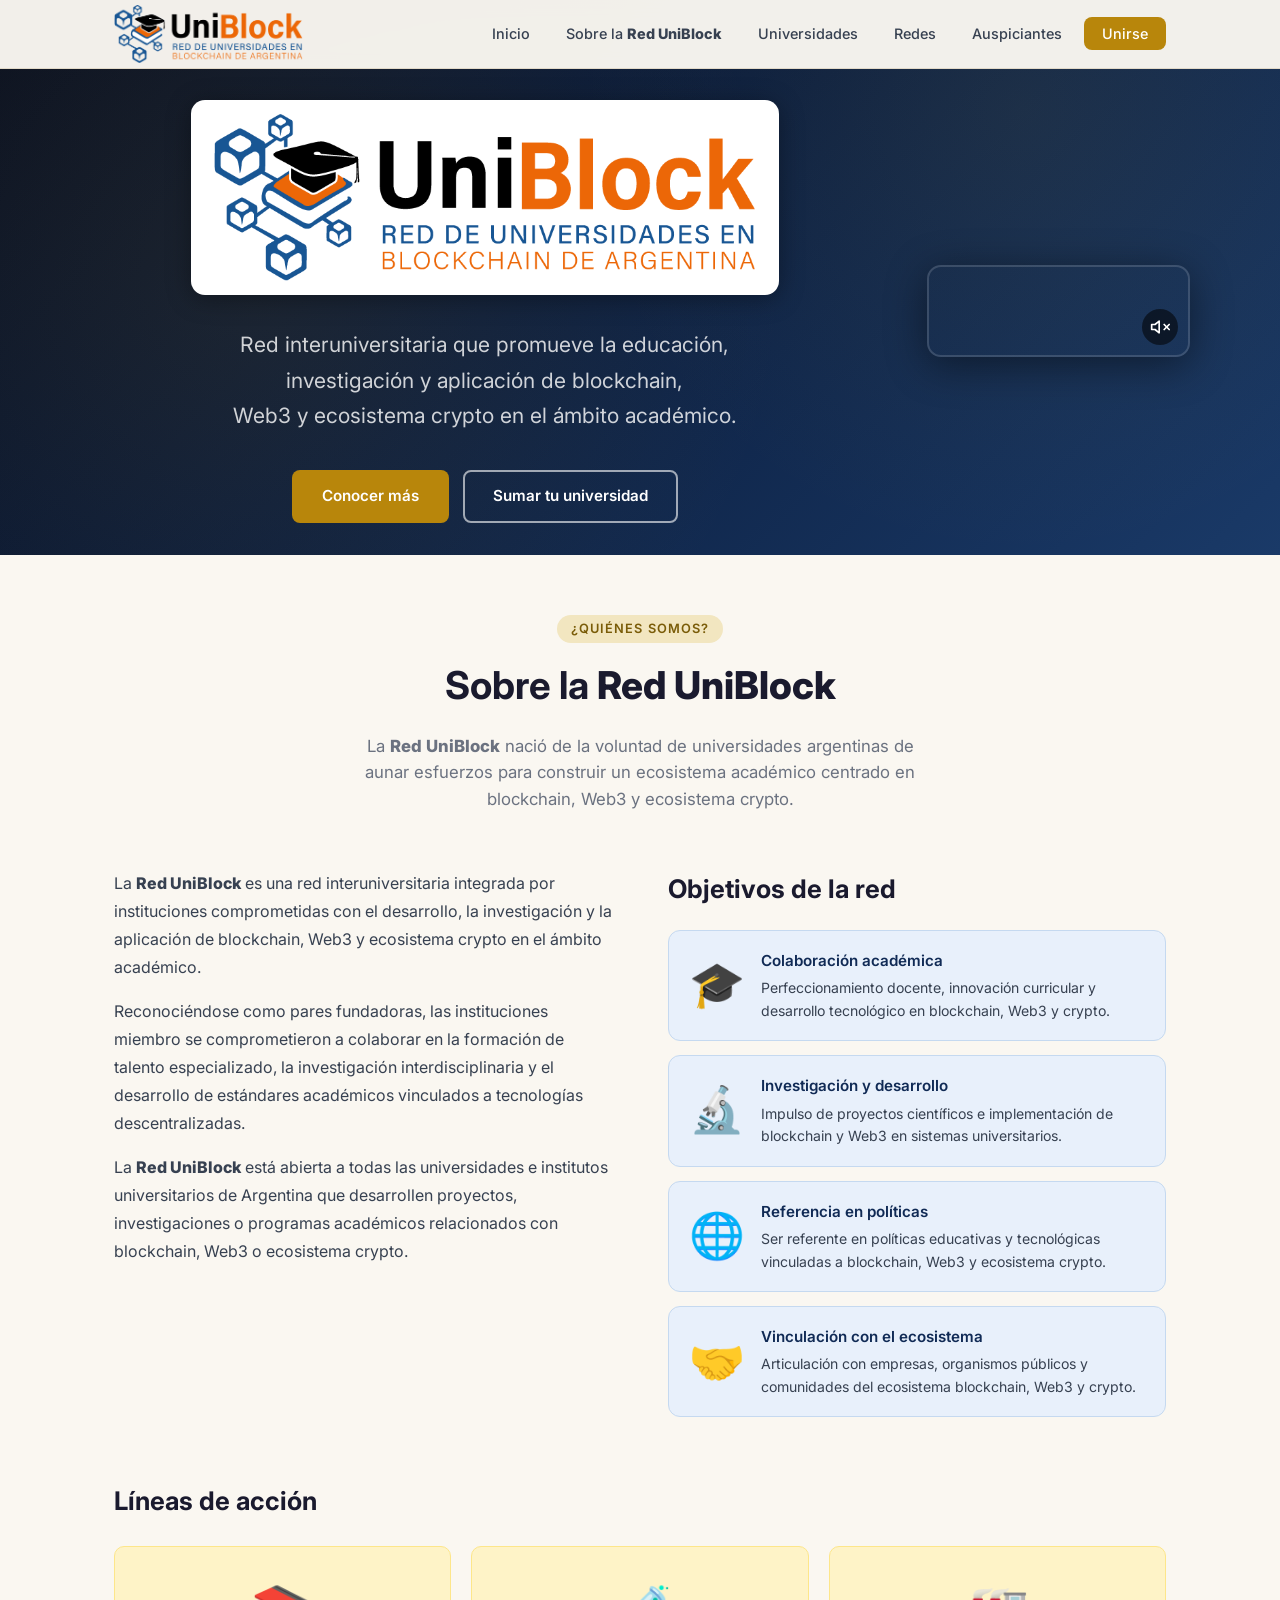
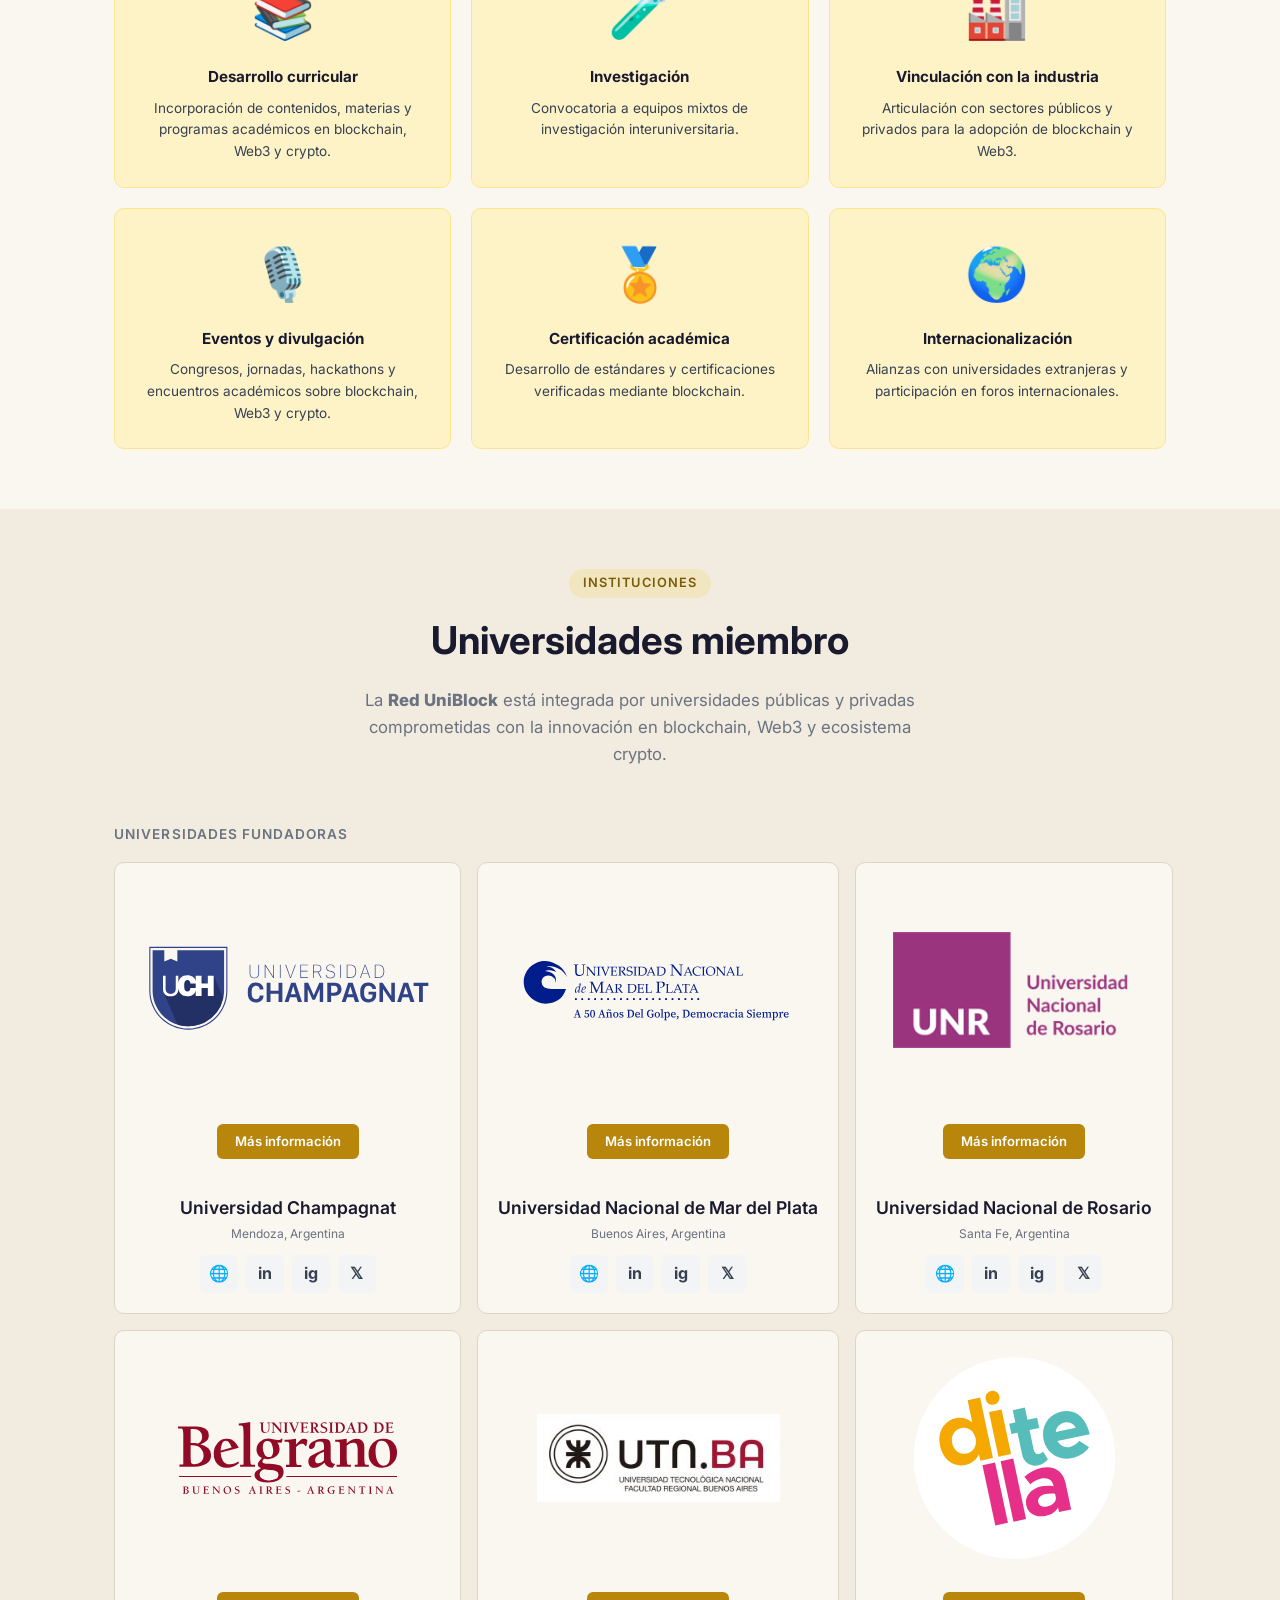
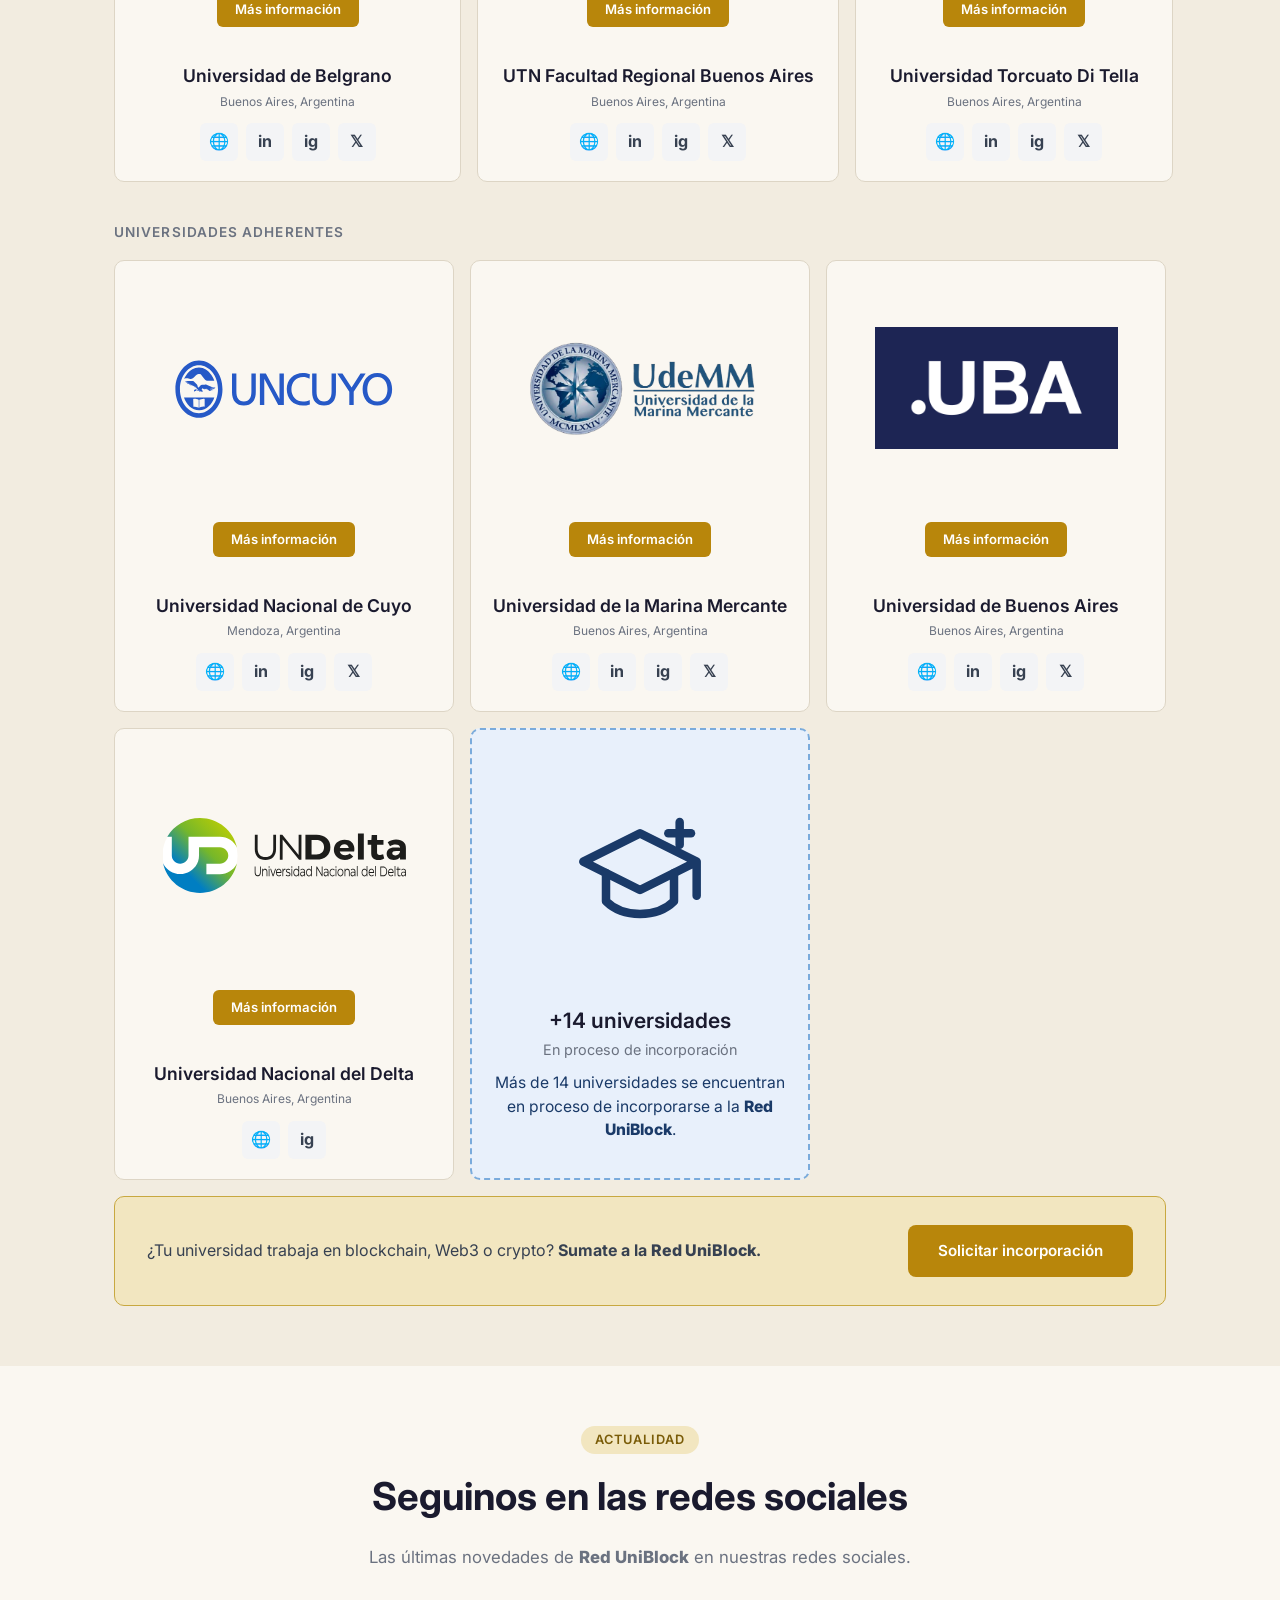
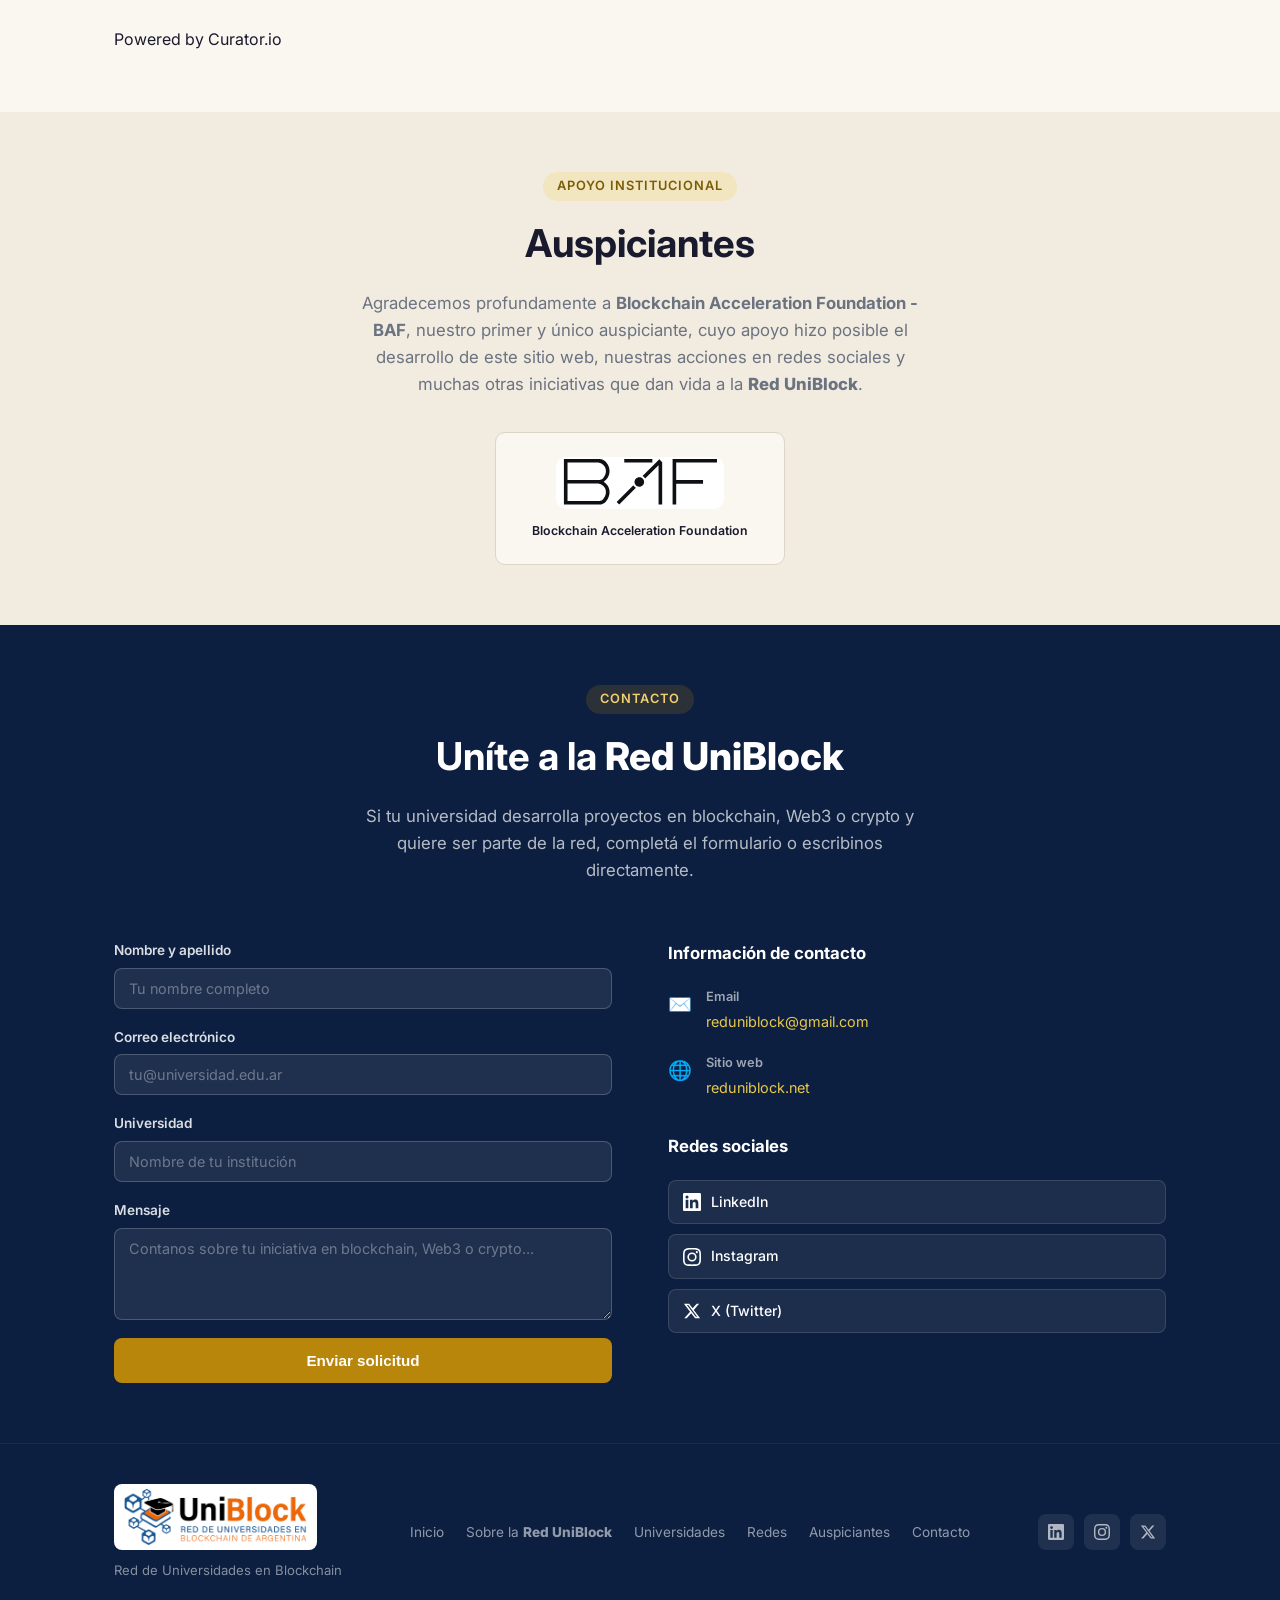
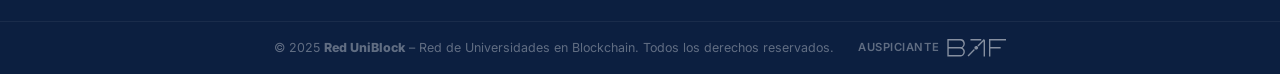
==== commit 7359d7ec: "Eliminar Universidad Siglo 21 de universidades adherentes Co-Authored-By: Claude Sonnet 4.6 <noreply" ====
--- a/index.html
+++ b/index.html
@@ -361,25 +361,6 @@
           </div>
         </div>
 
-        <!-- Siglo 21 -->
-        <div class="uni-card">
-          <a href="https://www.21.edu.ar" target="_blank" rel="noopener" class="uni-logo-wrap uni-size-siglo21">
-            <img src="logos/siglo21.jpg" alt="Siglo 21" class="uni-logo" onerror="this.style.display='none';this.nextElementSibling.style.display='flex'" />
-            <div class="uni-logo-placeholder" style="display:none">Siglo 21</div>
-          </a>
-          <div class="uni-info">
-            <a href="https://www.21.edu.ar" target="_blank" rel="noopener" class="uni-more-btn">Más información</a>
-            <h4>Universidad Siglo 21</h4>
-            <span class="uni-location">Córdoba, Argentina</span>
-            <div class="uni-social">
-              <a href="https://www.21.edu.ar" target="_blank" rel="noopener" title="Sitio web">🌐</a>
-              <a href="https://www.linkedin.com/school/lasiglo21/" target="_blank" rel="noopener" title="LinkedIn">in</a>
-              <a href="https://www.instagram.com/lasiglo21/" target="_blank" rel="noopener" title="Instagram">ig</a>
-              <a href="https://x.com/LaSiglo21" target="_blank" rel="noopener" title="X">𝕏</a>
-            </div>
-          </div>
-        </div>
-
         <!-- UNDelta -->
         <div class="uni-card">
           <a href="https://undelta.edu.ar" target="_blank" rel="noopener" class="uni-logo-wrap">
